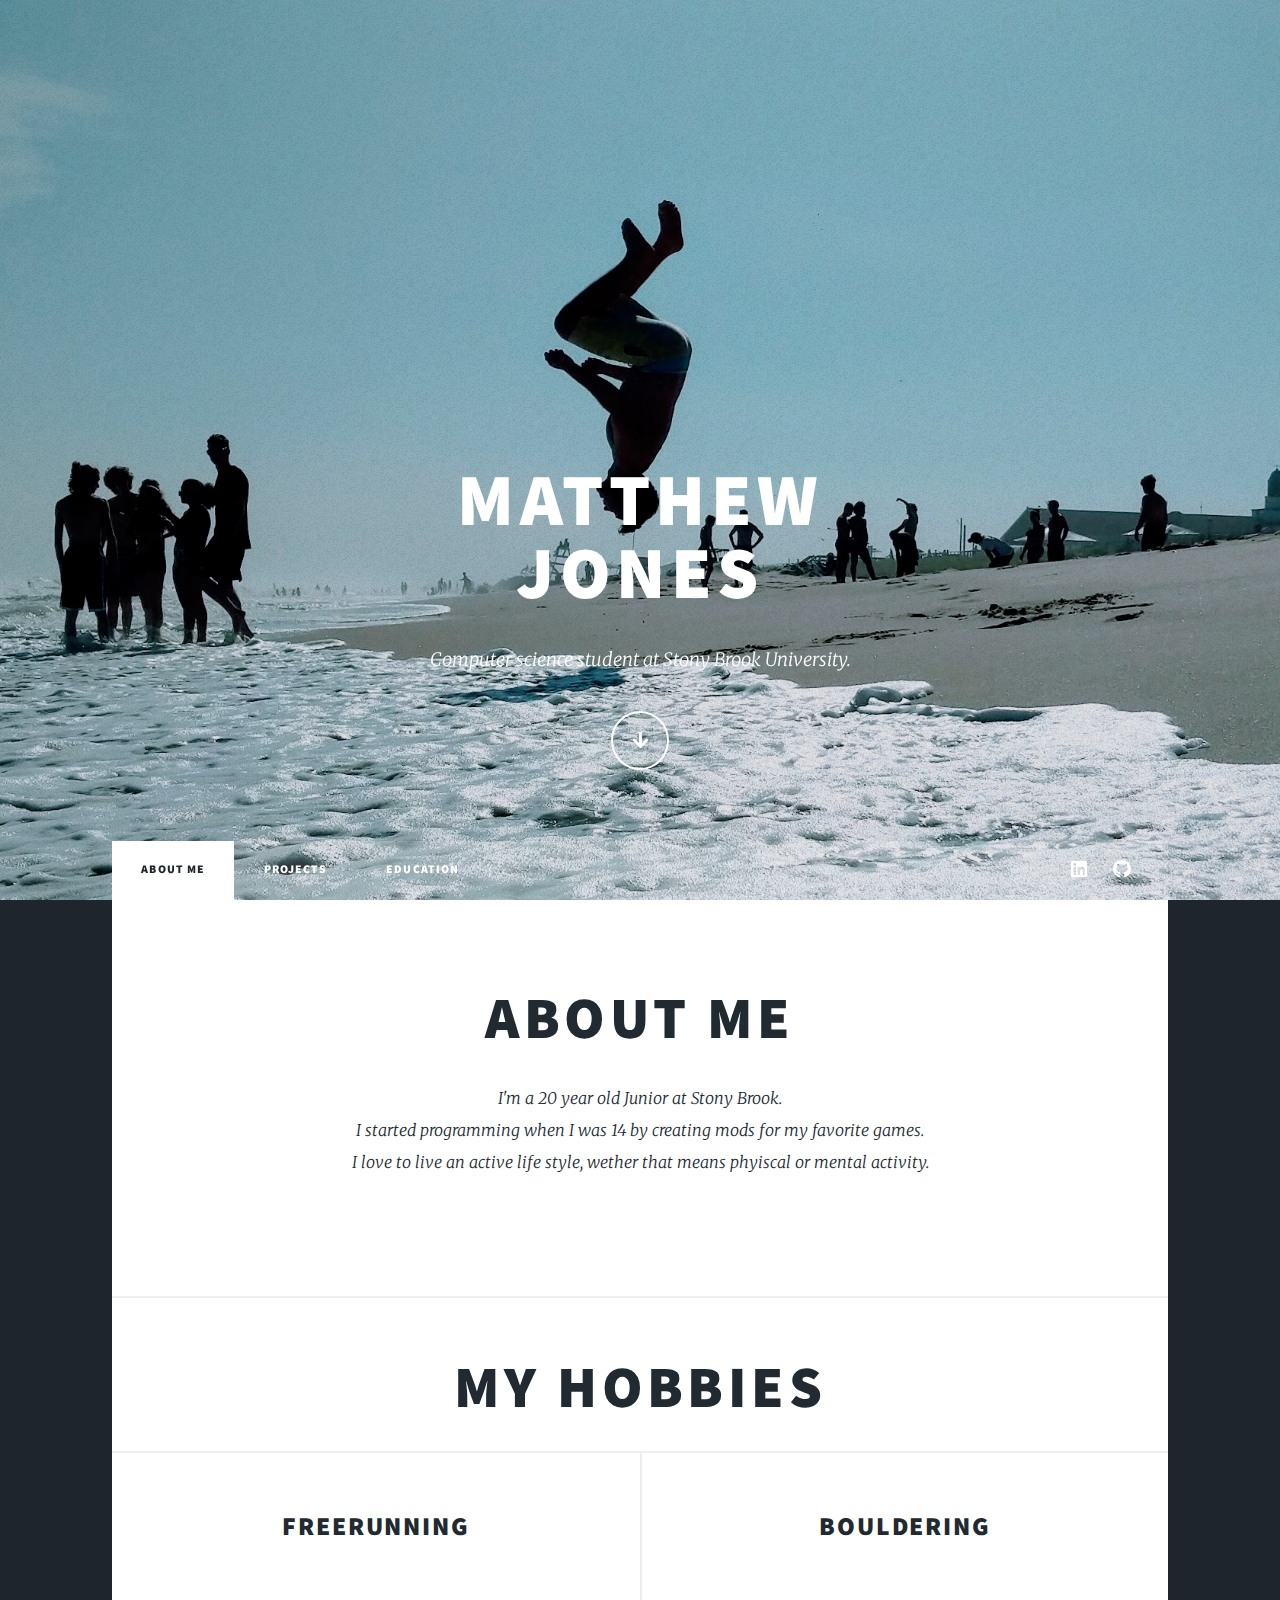
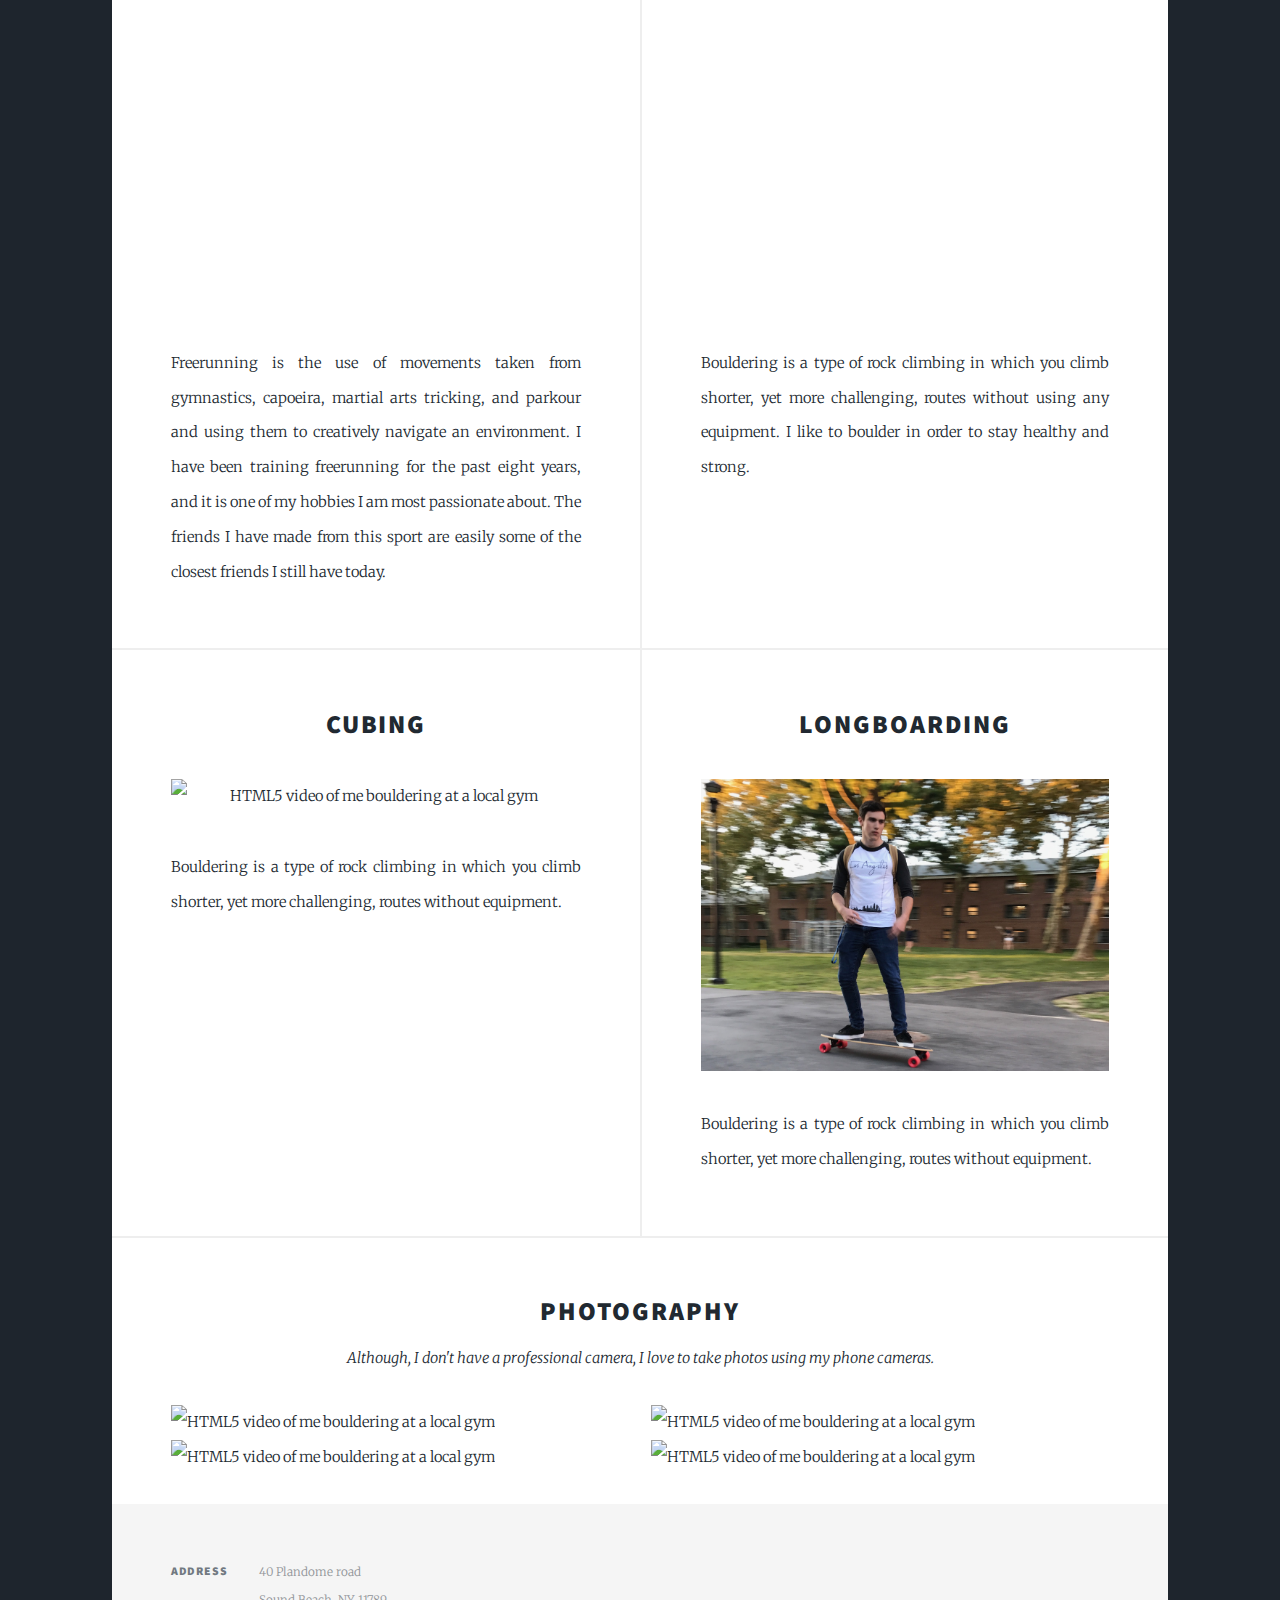
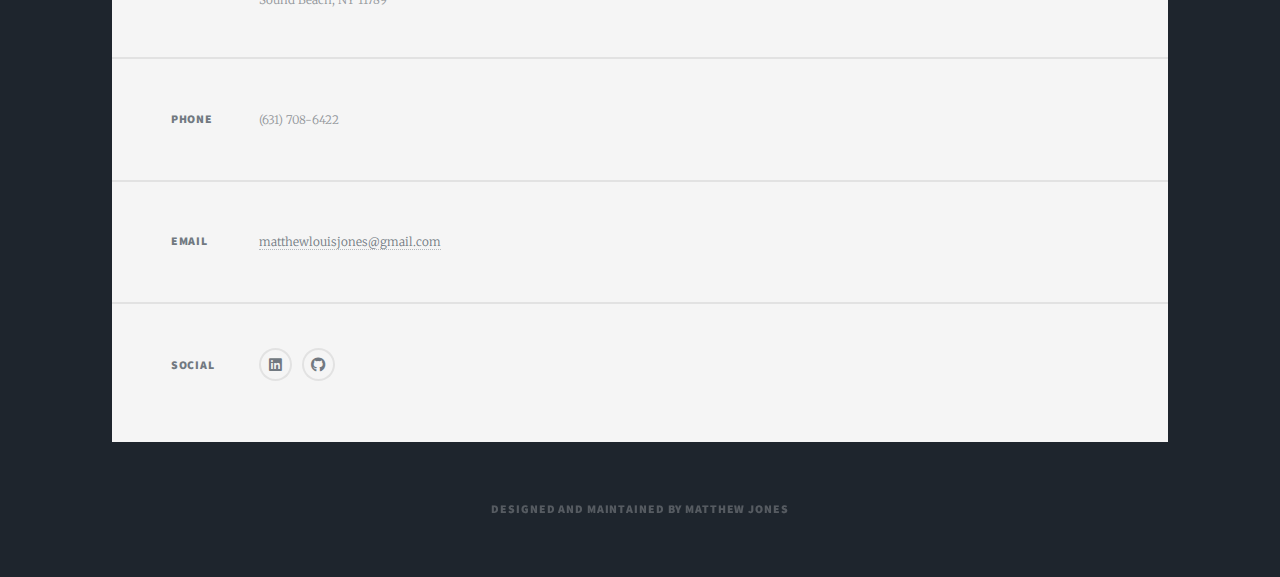
==== index.html @ 2334895f "first commit" ====
<!DOCTYPE HTML>
<!--
	Massively by HTML5 UP
	html5up.net | @ajlkn
	Free for personal and commercial use under the CCA 3.0 license (html5up.net/license)
-->
<html>
	<head>
		<title>Matthew Jones</title>
		<meta charset="utf-8" />
		<meta name="viewport" content="width=device-width, initial-scale=1, user-scalable=no" />
		<link rel="stylesheet" href="assets/css/main.css" />
		<noscript><link rel="stylesheet" href="assets/css/noscript.css" /></noscript>
	</head>
	<body class="is-preload">

		<!-- Wrapper -->
			<div id="wrapper" class="fade-in">

				<!-- Intro -->
					<div id="intro">
						<h1>Matthew<br />
						Jones</h1>
						<p>Computer science student at Stony Brook University.</p>
						<ul class="actions">
							<li><a href="#header" class="button icon solid solo fa-arrow-down scrolly">Continue</a></li>
						</ul>
					</div>

				<!-- Header -->
					<header id="header">
						<a href="index.html" class="logo">Go Home</a>
					</header>

				<!-- Nav -->
					<nav id="nav">
						<ul class="links">
							<li class="active"><a href="index.html#header">About Me</a></li>
							<li><a href="generic.html#header">Projects</a></li>
							<li><a href="elements.html#header">Education</a></li>
						</ul>
						<ul class="icons">
							<li><a href="https://www.linkedin.com/in/matthew-jones-a12b05169/" class="icon brands fa-linkedin"><span class="label">LinkedIn</span></a></li>
							<li><a href="https://www.github.com/frendmatt" class="icon brands fa-github"><span class="label">GitHub</span></a></li>
						</ul>
					</nav>

				<!-- Main -->
					<div id="main">

						<!-- Featured Post -->
							<article class="post featured">
								<header class="major">
									<h1>About Me</h1>
									<p>I'm a 20 year old Junior at Stony Brook. <br \>
									I started programming when I was 14 by creating mods for my favorite games. <br \>
									I love to live an active life style, wether that means phyiscal or mental activity.</p>
								</header>
								<!--<a href="#" class="image main"><img src="images/pic0.jpg" alt="" /></a>-->
							</article>

						<!-- Posts -->
						<h1 style="text-align: center;">My Hobbies</h1>
							<section class="posts">
								<article>
									<header>
										<h2>Freerunning</h2>
									</header>
									<div class="image fit"><iframe width="100%" height="315" src="https://www.youtube.com/embed/kKDeislf_dA" frameborder="0" allow="accelerometer; autoplay; encrypted-media; gyroscope; picture-in-picture" allowfullscreen></iframe></div>
									<p>Freerunning is the use of movements taken from gymnastics, capoeira, martial arts tricking, and parkour and using them to creatively navigate an environment. I have been training freerunning for the past eight years, and it is one of my hobbies I am most passionate about. The friends I have made from this sport are easily some of the closest friends I still have today.</p>
								</article>
								<article>
									<header>
										<h2>Bouldering</h2>
									</header>
									<div class="image fit"><iframe width="100%" height="315" src="https://www.youtube.com/embed/UkHl46-Q5Ig" frameborder="0" allow="accelerometer; autoplay; encrypted-media; gyroscope; picture-in-picture" allowfullscreen></iframe></div>
									<p>Bouldering is a type of rock climbing in which you climb shorter, yet more challenging, routes without using any equipment. I like to boulder in order to stay healthy and strong.</p>
								</article>
								<article>
									<header>
										<h2>Cubing</h2>
									</header>
									<div class="image fit"><image src="images/pic04.png" width="90%" height="90%" controls alt="HTML5 video of me bouldering at a local gym" /></div>
									<p>Bouldering is a type of rock climbing in which you climb shorter, yet more challenging, routes without equipment.</p>
								</article>
								<article>
									<header>
										<h2>Longboarding</h2>
									</header>
									<div class="image fit"><img src="images/pic01.JPG" alt="HTML5 video of me bouldering at a local gym" /></div>
									<p>Bouldering is a type of rock climbing in which you climb shorter, yet more challenging, routes without equipment.</p>
								</article>
							</section>
							<article>
								<header style="text-align: center;">
									<h2>Photography</h2>
									<p style="text-align: center;">Although, I don't have a professional camera, I love to take photos using my phone cameras.</p>
								</header>
								<div class="row">
									<div class="column">
										<img src="images/photo03.JPG" style="width: 100%" alt="HTML5 video of me bouldering at a local gym"/>
									</div>
									<div class="column">
										<img src="images/photo02.JPG" style="width: 100%" alt="HTML5 video of me bouldering at a local gym"/>
									</div>
								</div>
								<div class="row">
									<div class="column">
										<img src="images/photo01.JPG" style="width: 100%" alt="HTML5 video of me bouldering at a local gym"/>
									</div>
									<div class="column">
										<img src="images/photo04.JPG" style="width: 100%" alt="HTML5 video of me bouldering at a local gym"/>
									</div>
								</div>
							</article>	

					</div>

				<!-- Footer -->
					<footer id="footer">
						<section class="split contact">
							<section class="alt">
								<h3>Address</h3>
								<p>40 Plandome road<br />
								Sound Beach, NY 11789</p>
							</section>
							<section>
								<h3>Phone</h3>
								<p>(631) 708-6422</p>
							</section>
							<section>
								<h3>Email</h3>
								<p><a href="mailto:matthewlouisjones@gmail.com">matthewlouisjones@gmail.com</a></p>
							</section>
							<section>
								<h3>Social</h3>
								<ul class="icons alt">
									<li><a href="https://www.linkedin.com/in/matthew-jones-a12b05169/" class="icon brands alt fa-linkedin"><span class="label">Instagram</span></a></li>
									<li><a href="https://www.github.com/frendmatt" class="icon brands alt fa-github"><span class="label">GitHub</span></a></li>
								</ul>
							</section>
						</section>
					</footer>

				<!-- Copyright -->
					<div id="copyright">
						<ul>Designed and Maintained by Matthew Jones</ul>
					</div>

			</div>

		<!-- Scripts -->
			<script src="assets/js/jquery.min.js"></script>
			<script src="assets/js/jquery.scrollex.min.js"></script>
			<script src="assets/js/jquery.scrolly.min.js"></script>
			<script src="assets/js/browser.min.js"></script>
			<script src="assets/js/breakpoints.min.js"></script>
			<script src="assets/js/util.js"></script>
			<script src="assets/js/main.js"></script>

	</body>
</html>
---- assets/css/main.css ----
@import url(fontawesome-all.min.css);
@import url("https://fonts.googleapis.com/css?family=Merriweather:300,700,300italic,700italic|Source+Sans+Pro:900");

/*
	Massively by HTML5 UP
	html5up.net | @ajlkn
	Free for personal and commercial use under the CCA 3.0 license (html5up.net/license)
*/

html, body, div, span, applet, object,
iframe, h1, h2, h3, h4, h5, h6, p, blockquote,
pre, a, abbr, acronym, address, big, cite,
code, del, dfn, em, img, ins, kbd, q, s, samp,
small, strike, strong, sub, sup, tt, var, b,
u, i, center, dl, dt, dd, ol, ul, li, fieldset,
form, label, legend, table, caption, tbody,
tfoot, thead, tr, th, td, article, aside,
canvas, details, embed, figure, figcaption,
footer, header, hgroup, menu, nav, output, ruby,
section, summary, time, mark, audio, video {
	margin: 0;
	padding: 0;
	border: 0;
	font-size: 100%;
	font: inherit;
	vertical-align: baseline;}

article, aside, details, figcaption, figure,
footer, header, hgroup, menu, nav, section {
	display: block;}

body {
	line-height: 1;
}

.row {
	display: flex;
  }
  
.column {
	flex: 25%;
	padding: 5px;
}

ol, ul {
	list-style: none;
}

blockquote, q {
	quotes: none;
}

	blockquote:before, blockquote:after, q:before, q:after {
		content: '';
		content: none;
	}

table {
	border-collapse: collapse;
	border-spacing: 0;
}

body {
	-webkit-text-size-adjust: none;
}

mark {
	background-color: transparent;
	color: inherit;
}

input::-moz-focus-inner {
	border: 0;
	padding: 0;
}

input, select, textarea {
	-moz-appearance: none;
	-webkit-appearance: none;
	-ms-appearance: none;
	appearance: none;
}

/* Basic */

	@-ms-viewport {
		width: device-width;
	}

	body {
		-ms-overflow-style: scrollbar;
	}

	@media screen and (max-width: 480px) {

		html, body {
			min-width: 320px;
		}

	}

	html {
		box-sizing: border-box;
	}

	*, *:before, *:after {
		box-sizing: inherit;
	}

	body {
		background-color: #1e252d;
	}

		body.is-preload *, body.is-preload *:before, body.is-preload *:after {
			-moz-animation: none !important;
			-webkit-animation: none !important;
			-ms-animation: none !important;
			animation: none !important;
			-moz-transition: none !important;
			-webkit-transition: none !important;
			-ms-transition: none !important;
			transition: none !important;
		}

/* Type */

	html {
		font-size: 16pt;
	}

		@media screen and (max-width: 1680px) {

			html {
				font-size: 12pt;
			}

		}

		@media screen and (max-width: 1280px) {

			html {
				font-size: 11pt;
			}

		}

		@media screen and (max-width: 360px) {

			html {
				font-size: 10pt;
			}

		}

	body {
		color: #212931;
	}

	body, input, select, textarea {
		font-family: "Merriweather", Georgia, serif;
		font-weight: 300;
		font-size: 1rem;
		line-height: 2.375;
	}

	a {
		-moz-transition: color 0.2s ease-in-out, background-color 0.2s ease-in-out, border-color 0.2s ease-in-out, box-shadow 0.2s ease-in-out;
		-webkit-transition: color 0.2s ease-in-out, background-color 0.2s ease-in-out, border-color 0.2s ease-in-out, box-shadow 0.2s ease-in-out;
		-ms-transition: color 0.2s ease-in-out, background-color 0.2s ease-in-out, border-color 0.2s ease-in-out, box-shadow 0.2s ease-in-out;
		transition: color 0.2s ease-in-out, background-color 0.2s ease-in-out, border-color 0.2s ease-in-out, box-shadow 0.2s ease-in-out;
		border-bottom: dotted 1px;
		text-decoration: none;
	}

		a:hover {
			border-bottom-color: transparent;
		}

	strong, b {
		font-weight: 600;
	}

	em, i {
		font-style: italic;
	}

	p {
		text-align: justify;
		margin: 0 0 2rem 0;
	}

	h1, h2, h3, h4, h5, h6 {
		font-family: "Source Sans Pro", Helvetica, sans-serif;
		font-weight: 900;
		line-height: 1.5;
		letter-spacing: 0.075em;
		text-transform: uppercase;
		margin: 0 0 1rem 0;
	}

		h1 a, h2 a, h3 a, h4 a, h5 a, h6 a {
			border-bottom: 0;
			color: inherit;
			text-decoration: none;
		}

	h1 {
		font-size: 4rem;
		line-height: 1.1;
		margin: 0 0 2rem 0;
	}

	h2 {
		font-size: 1.75rem;
		line-height: 1.3;
		margin: 0 0 1.5rem 0;
	}

	h3 {
		font-size: 1.25rem;
		margin: 0 0 1.5rem 0;
	}

	h4 {
		font-size: 1rem;
	}

	h5 {
		font-size: 0.9rem;
	}

	h6 {
		font-size: 0.8rem;
	}

	sub {
		font-size: 0.8rem;
		position: relative;
		top: 0.5rem;
	}

	sup {
		font-size: 0.8rem;
		position: relative;
		top: -0.5rem;
	}

	blockquote {
		border-left: solid 4px;
		font-style: italic;
		margin: 0 0 2rem 0;
		padding: 0.5rem 0 0.5rem 2rem;
	}

	code {
		border: solid 2px;
		font-family: "Courier New", monospace;
		font-size: 0.9rem;
		margin: 0 0.25rem;
		padding: 0.25rem 0.65rem;
	}

	pre {
		-webkit-overflow-scrolling: touch;
		font-family: "Courier New", monospace;
		font-size: 0.9rem;
		margin: 0 0 2rem 0;
	}

		pre code {
			display: block;
			line-height: 1.75;
			padding: 1rem 1.5rem;
			overflow-x: auto;
		}

	hr {
		border: 0;
		border-bottom: solid 2px;
		margin: 3rem 0;
	}

		hr.major {
			margin: 5rem 0;
		}

	.align-left {
		text-align: left;
	}

	.align-center {
		text-align: center;
	}

	.align-right {
		text-align: right;
	}

	input, select, textarea {
		color: #212931;
	}

	a {
		color: #212931;
		border-bottom-color: rgba(33, 41, 49, 0.5);
	}

		a:hover {
			border-bottom-color: transparent;
			color: #18bfef !important;
		}

	strong, b {
		color: #212931;
	}

	h1, h2, h3, h4, h5, h6 {
		color: #212931;
	}

	blockquote {
		border-left-color: #eeeeee;
	}

	code {
		background: rgba(220, 220, 220, 0.25);
		border-color: #eeeeee;
	}

	hr {
		border-bottom-color: #eeeeee;
	}

/* Row */

	.row {
		display: flex;
		flex-wrap: wrap;
		box-sizing: border-box;
		align-items: stretch;
	}

		.row > * {
			box-sizing: border-box;
		}

		.row.gtr-uniform > * > :last-child {
			margin-bottom: 0;
		}

		.row.aln-left {
			justify-content: flex-start;
		}

		.row.aln-center {
			justify-content: center;
		}

		.row.aln-right {
			justify-content: flex-end;
		}

		.row.aln-top {
			align-items: flex-start;
		}

		.row.aln-middle {
			align-items: center;
		}

		.row.aln-bottom {
			align-items: flex-end;
		}

		.row > .imp {
			order: -1;
		}

		.row > .col-1 {
			width: 8.33333%;
		}

		.row > .off-1 {
			margin-left: 8.33333%;
		}

		.row > .col-2 {
			width: 16.66667%;
		}

		.row > .off-2 {
			margin-left: 16.66667%;
		}

		.row > .col-3 {
			width: 25%;
		}

		.row > .off-3 {
			margin-left: 25%;
		}

		.row > .col-4 {
			width: 33.33333%;
		}

		.row > .off-4 {
			margin-left: 33.33333%;
		}

		.row > .col-5 {
			width: 41.66667%;
		}

		.row > .off-5 {
			margin-left: 41.66667%;
		}

		.row > .col-6 {
			width: 50%;
		}

		.row > .off-6 {
			margin-left: 50%;
		}

		.row > .col-7 {
			width: 58.33333%;
		}

		.row > .off-7 {
			margin-left: 58.33333%;
		}

		.row > .col-8 {
			width: 66.66667%;
		}

		.row > .off-8 {
			margin-left: 66.66667%;
		}

		.row > .col-9 {
			width: 75%;
		}

		.row > .off-9 {
			margin-left: 75%;
		}

		.row > .col-10 {
			width: 83.33333%;
		}

		.row > .off-10 {
			margin-left: 83.33333%;
		}

		.row > .col-11 {
			width: 91.66667%;
		}

		.row > .off-11 {
			margin-left: 91.66667%;
		}

		.row > .col-12 {
			width: 100%;
		}

		.row > .off-12 {
			margin-left: 100%;
		}

		.row.gtr-0 {
			margin-top: 0;
			margin-left: 0rem;
		}

			.row.gtr-0 > * {
				padding: 0 0 0 0rem;
			}

			.row.gtr-0.gtr-uniform {
				margin-top: 0rem;
			}

				.row.gtr-0.gtr-uniform > * {
					padding-top: 0rem;
				}

		.row.gtr-25 {
			margin-top: 0;
			margin-left: -0.375rem;
		}

			.row.gtr-25 > * {
				padding: 0 0 0 0.375rem;
			}

			.row.gtr-25.gtr-uniform {
				margin-top: -0.375rem;
			}

				.row.gtr-25.gtr-uniform > * {
					padding-top: 0.375rem;
				}

		.row.gtr-50 {
			margin-top: 0;
			margin-left: -0.75rem;
		}

			.row.gtr-50 > * {
				padding: 0 0 0 0.75rem;
			}

			.row.gtr-50.gtr-uniform {
				margin-top: -0.75rem;
			}

				.row.gtr-50.gtr-uniform > * {
					padding-top: 0.75rem;
				}

		.row {
			margin-top: 0;
			margin-left: -1.5rem;
		}

			.row > * {
				padding: 0 0 0 1.5rem;
			}

			.row.gtr-uniform {
				margin-top: -1.5rem;
			}

				.row.gtr-uniform > * {
					padding-top: 1.5rem;
				}

		.row.gtr-150 {
			margin-top: 0;
			margin-left: -2.25rem;
		}

			.row.gtr-150 > * {
				padding: 0 0 0 2.25rem;
			}

			.row.gtr-150.gtr-uniform {
				margin-top: -2.25rem;
			}

				.row.gtr-150.gtr-uniform > * {
					padding-top: 2.25rem;
				}

		.row.gtr-200 {
			margin-top: 0;
			margin-left: -3rem;
		}

			.row.gtr-200 > * {
				padding: 0 0 0 3rem;
			}

			.row.gtr-200.gtr-uniform {
				margin-top: -3rem;
			}

				.row.gtr-200.gtr-uniform > * {
					padding-top: 3rem;
				}

		@media screen and (max-width: 1680px) {

			.row {
				display: flex;
				flex-wrap: wrap;
				box-sizing: border-box;
				align-items: stretch;
			}

				.row > * {
					box-sizing: border-box;
				}

				.row.gtr-uniform > * > :last-child {
					margin-bottom: 0;
				}

				.row.aln-left {
					justify-content: flex-start;
				}

				.row.aln-center {
					justify-content: center;
				}

				.row.aln-right {
					justify-content: flex-end;
				}

				.row.aln-top {
					align-items: flex-start;
				}

				.row.aln-middle {
					align-items: center;
				}

				.row.aln-bottom {
					align-items: flex-end;
				}

				.row > .imp-xlarge {
					order: -1;
				}

				.row > .col-1-xlarge {
					width: 8.33333%;
				}

				.row > .off-1-xlarge {
					margin-left: 8.33333%;
				}

				.row > .col-2-xlarge {
					width: 16.66667%;
				}

				.row > .off-2-xlarge {
					margin-left: 16.66667%;
				}

				.row > .col-3-xlarge {
					width: 25%;
				}

				.row > .off-3-xlarge {
					margin-left: 25%;
				}

				.row > .col-4-xlarge {
					width: 33.33333%;
				}

				.row > .off-4-xlarge {
					margin-left: 33.33333%;
				}

				.row > .col-5-xlarge {
					width: 41.66667%;
				}

				.row > .off-5-xlarge {
					margin-left: 41.66667%;
				}

				.row > .col-6-xlarge {
					width: 50%;
				}

				.row > .off-6-xlarge {
					margin-left: 50%;
				}

				.row > .col-7-xlarge {
					width: 58.33333%;
				}

				.row > .off-7-xlarge {
					margin-left: 58.33333%;
				}

				.row > .col-8-xlarge {
					width: 66.66667%;
				}

				.row > .off-8-xlarge {
					margin-left: 66.66667%;
				}

				.row > .col-9-xlarge {
					width: 75%;
				}

				.row > .off-9-xlarge {
					margin-left: 75%;
				}

				.row > .col-10-xlarge {
					width: 83.33333%;
				}

				.row > .off-10-xlarge {
					margin-left: 83.33333%;
				}

				.row > .col-11-xlarge {
					width: 91.66667%;
				}

				.row > .off-11-xlarge {
					margin-left: 91.66667%;
				}

				.row > .col-12-xlarge {
					width: 100%;
				}

				.row > .off-12-xlarge {
					margin-left: 100%;
				}

				.row.gtr-0 {
					margin-top: 0;
					margin-left: 0rem;
				}

					.row.gtr-0 > * {
						padding: 0 0 0 0rem;
					}

					.row.gtr-0.gtr-uniform {
						margin-top: 0rem;
					}

						.row.gtr-0.gtr-uniform > * {
							padding-top: 0rem;
						}

				.row.gtr-25 {
					margin-top: 0;
					margin-left: -0.375rem;
				}

					.row.gtr-25 > * {
						padding: 0 0 0 0.375rem;
					}

					.row.gtr-25.gtr-uniform {
						margin-top: -0.375rem;
					}

						.row.gtr-25.gtr-uniform > * {
							padding-top: 0.375rem;
						}

				.row.gtr-50 {
					margin-top: 0;
					margin-left: -0.75rem;
				}

					.row.gtr-50 > * {
						padding: 0 0 0 0.75rem;
					}

					.row.gtr-50.gtr-uniform {
						margin-top: -0.75rem;
					}

						.row.gtr-50.gtr-uniform > * {
							padding-top: 0.75rem;
						}

				.row {
					margin-top: 0;
					margin-left: -1.5rem;
				}

					.row > * {
						padding: 0 0 0 1.5rem;
					}

					.row.gtr-uniform {
						margin-top: -1.5rem;
					}

						.row.gtr-uniform > * {
							padding-top: 1.5rem;
						}

				.row.gtr-150 {
					margin-top: 0;
					margin-left: -2.25rem;
				}

					.row.gtr-150 > * {
						padding: 0 0 0 2.25rem;
					}

					.row.gtr-150.gtr-uniform {
						margin-top: -2.25rem;
					}

						.row.gtr-150.gtr-uniform > * {
							padding-top: 2.25rem;
						}

				.row.gtr-200 {
					margin-top: 0;
					margin-left: -3rem;
				}

					.row.gtr-200 > * {
						padding: 0 0 0 3rem;
					}

					.row.gtr-200.gtr-uniform {
						margin-top: -3rem;
					}

						.row.gtr-200.gtr-uniform > * {
							padding-top: 3rem;
						}

		}

		@media screen and (max-width: 1280px) {

			.row {
				display: flex;
				flex-wrap: wrap;
				box-sizing: border-box;
				align-items: stretch;
			}

				.row > * {
					box-sizing: border-box;
				}

				.row.gtr-uniform > * > :last-child {
					margin-bottom: 0;
				}

				.row.aln-left {
					justify-content: flex-start;
				}

				.row.aln-center {
					justify-content: center;
				}

				.row.aln-right {
					justify-content: flex-end;
				}

				.row.aln-top {
					align-items: flex-start;
				}

				.row.aln-middle {
					align-items: center;
				}

				.row.aln-bottom {
					align-items: flex-end;
				}

				.row > .imp-large {
					order: -1;
				}

				.row > .col-1-large {
					width: 8.33333%;
				}

				.row > .off-1-large {
					margin-left: 8.33333%;
				}

				.row > .col-2-large {
					width: 16.66667%;
				}

				.row > .off-2-large {
					margin-left: 16.66667%;
				}

				.row > .col-3-large {
					width: 25%;
				}

				.row > .off-3-large {
					margin-left: 25%;
				}

				.row > .col-4-large {
					width: 33.33333%;
				}

				.row > .off-4-large {
					margin-left: 33.33333%;
				}

				.row > .col-5-large {
					width: 41.66667%;
				}

				.row > .off-5-large {
					margin-left: 41.66667%;
				}

				.row > .col-6-large {
					width: 50%;
				}

				.row > .off-6-large {
					margin-left: 50%;
				}

				.row > .col-7-large {
					width: 58.33333%;
				}

				.row > .off-7-large {
					margin-left: 58.33333%;
				}

				.row > .col-8-large {
					width: 66.66667%;
				}

				.row > .off-8-large {
					margin-left: 66.66667%;
				}

				.row > .col-9-large {
					width: 75%;
				}

				.row > .off-9-large {
					margin-left: 75%;
				}

				.row > .col-10-large {
					width: 83.33333%;
				}

				.row > .off-10-large {
					margin-left: 83.33333%;
				}

				.row > .col-11-large {
					width: 91.66667%;
				}

				.row > .off-11-large {
					margin-left: 91.66667%;
				}

				.row > .col-12-large {
					width: 100%;
				}

				.row > .off-12-large {
					margin-left: 100%;
				}

				.row.gtr-0 {
					margin-top: 0;
					margin-left: 0rem;
				}

					.row.gtr-0 > * {
						padding: 0 0 0 0rem;
					}

					.row.gtr-0.gtr-uniform {
						margin-top: 0rem;
					}

						.row.gtr-0.gtr-uniform > * {
							padding-top: 0rem;
						}

				.row.gtr-25 {
					margin-top: 0;
					margin-left: -0.375rem;
				}

					.row.gtr-25 > * {
						padding: 0 0 0 0.375rem;
					}

					.row.gtr-25.gtr-uniform {
						margin-top: -0.375rem;
					}

						.row.gtr-25.gtr-uniform > * {
							padding-top: 0.375rem;
						}

				.row.gtr-50 {
					margin-top: 0;
					margin-left: -0.75rem;
				}

					.row.gtr-50 > * {
						padding: 0 0 0 0.75rem;
					}

					.row.gtr-50.gtr-uniform {
						margin-top: -0.75rem;
					}

						.row.gtr-50.gtr-uniform > * {
							padding-top: 0.75rem;
						}

				.row {
					margin-top: 0;
					margin-left: -1.5rem;
				}

					.row > * {
						padding: 0 0 0 1.5rem;
					}

					.row.gtr-uniform {
						margin-top: -1.5rem;
					}

						.row.gtr-uniform > * {
							padding-top: 1.5rem;
						}

				.row.gtr-150 {
					margin-top: 0;
					margin-left: -2.25rem;
				}

					.row.gtr-150 > * {
						padding: 0 0 0 2.25rem;
					}

					.row.gtr-150.gtr-uniform {
						margin-top: -2.25rem;
					}

						.row.gtr-150.gtr-uniform > * {
							padding-top: 2.25rem;
						}

				.row.gtr-200 {
					margin-top: 0;
					margin-left: -3rem;
				}

					.row.gtr-200 > * {
						padding: 0 0 0 3rem;
					}

					.row.gtr-200.gtr-uniform {
						margin-top: -3rem;
					}

						.row.gtr-200.gtr-uniform > * {
							padding-top: 3rem;
						}

		}

		@media screen and (max-width: 980px) {

			.row {
				display: flex;
				flex-wrap: wrap;
				box-sizing: border-box;
				align-items: stretch;
			}

				.row > * {
					box-sizing: border-box;
				}

				.row.gtr-uniform > * > :last-child {
					margin-bottom: 0;
				}

				.row.aln-left {
					justify-content: flex-start;
				}

				.row.aln-center {
					justify-content: center;
				}

				.row.aln-right {
					justify-content: flex-end;
				}

				.row.aln-top {
					align-items: flex-start;
				}

				.row.aln-middle {
					align-items: center;
				}

				.row.aln-bottom {
					align-items: flex-end;
				}

				.row > .imp-medium {
					order: -1;
				}

				.row > .col-1-medium {
					width: 8.33333%;
				}

				.row > .off-1-medium {
					margin-left: 8.33333%;
				}

				.row > .col-2-medium {
					width: 16.66667%;
				}

				.row > .off-2-medium {
					margin-left: 16.66667%;
				}

				.row > .col-3-medium {
					width: 25%;
				}

				.row > .off-3-medium {
					margin-left: 25%;
				}

				.row > .col-4-medium {
					width: 33.33333%;
				}

				.row > .off-4-medium {
					margin-left: 33.33333%;
				}

				.row > .col-5-medium {
					width: 41.66667%;
				}

				.row > .off-5-medium {
					margin-left: 41.66667%;
				}

				.row > .col-6-medium {
					width: 50%;
				}

				.row > .off-6-medium {
					margin-left: 50%;
				}

				.row > .col-7-medium {
					width: 58.33333%;
				}

				.row > .off-7-medium {
					margin-left: 58.33333%;
				}

				.row > .col-8-medium {
					width: 66.66667%;
				}

				.row > .off-8-medium {
					margin-left: 66.66667%;
				}

				.row > .col-9-medium {
					width: 75%;
				}

				.row > .off-9-medium {
					margin-left: 75%;
				}

				.row > .col-10-medium {
					width: 83.33333%;
				}

				.row > .off-10-medium {
					margin-left: 83.33333%;
				}

				.row > .col-11-medium {
					width: 91.66667%;
				}

				.row > .off-11-medium {
					margin-left: 91.66667%;
				}

				.row > .col-12-medium {
					width: 100%;
				}

				.row > .off-12-medium {
					margin-left: 100%;
				}

				.row.gtr-0 {
					margin-top: 0;
					margin-left: 0rem;
				}

					.row.gtr-0 > * {
						padding: 0 0 0 0rem;
					}

					.row.gtr-0.gtr-uniform {
						margin-top: 0rem;
					}

						.row.gtr-0.gtr-uniform > * {
							padding-top: 0rem;
						}

				.row.gtr-25 {
					margin-top: 0;
					margin-left: -0.375rem;
				}

					.row.gtr-25 > * {
						padding: 0 0 0 0.375rem;
					}

					.row.gtr-25.gtr-uniform {
						margin-top: -0.375rem;
					}

						.row.gtr-25.gtr-uniform > * {
							padding-top: 0.375rem;
						}

				.row.gtr-50 {
					margin-top: 0;
					margin-left: -0.75rem;
				}

					.row.gtr-50 > * {
						padding: 0 0 0 0.75rem;
					}

					.row.gtr-50.gtr-uniform {
						margin-top: -0.75rem;
					}

						.row.gtr-50.gtr-uniform > * {
							padding-top: 0.75rem;
						}

				.row {
					margin-top: 0;
					margin-left: -1.5rem;
				}

					.row > * {
						padding: 0 0 0 1.5rem;
					}

					.row.gtr-uniform {
						margin-top: -1.5rem;
					}

						.row.gtr-uniform > * {
							padding-top: 1.5rem;
						}

				.row.gtr-150 {
					margin-top: 0;
					margin-left: -2.25rem;
				}

					.row.gtr-150 > * {
						padding: 0 0 0 2.25rem;
					}

					.row.gtr-150.gtr-uniform {
						margin-top: -2.25rem;
					}

						.row.gtr-150.gtr-uniform > * {
							padding-top: 2.25rem;
						}

				.row.gtr-200 {
					margin-top: 0;
					margin-left: -3rem;
				}

					.row.gtr-200 > * {
						padding: 0 0 0 3rem;
					}

					.row.gtr-200.gtr-uniform {
						margin-top: -3rem;
					}

						.row.gtr-200.gtr-uniform > * {
							padding-top: 3rem;
						}

		}

		@media screen and (max-width: 736px) {

			.row {
				display: flex;
				flex-wrap: wrap;
				box-sizing: border-box;
				align-items: stretch;
			}

				.row > * {
					box-sizing: border-box;
				}

				.row.gtr-uniform > * > :last-child {
					margin-bottom: 0;
				}

				.row.aln-left {
					justify-content: flex-start;
				}

				.row.aln-center {
					justify-content: center;
				}

				.row.aln-right {
					justify-content: flex-end;
				}

				.row.aln-top {
					align-items: flex-start;
				}

				.row.aln-middle {
					align-items: center;
				}

				.row.aln-bottom {
					align-items: flex-end;
				}

				.row > .imp-small {
					order: -1;
				}

				.row > .col-1-small {
					width: 8.33333%;
				}

				.row > .off-1-small {
					margin-left: 8.33333%;
				}

				.row > .col-2-small {
					width: 16.66667%;
				}

				.row > .off-2-small {
					margin-left: 16.66667%;
				}

				.row > .col-3-small {
					width: 25%;
				}

				.row > .off-3-small {
					margin-left: 25%;
				}

				.row > .col-4-small {
					width: 33.33333%;
				}

				.row > .off-4-small {
					margin-left: 33.33333%;
				}

				.row > .col-5-small {
					width: 41.66667%;
				}

				.row > .off-5-small {
					margin-left: 41.66667%;
				}

				.row > .col-6-small {
					width: 50%;
				}

				.row > .off-6-small {
					margin-left: 50%;
				}

				.row > .col-7-small {
					width: 58.33333%;
				}

				.row > .off-7-small {
					margin-left: 58.33333%;
				}

				.row > .col-8-small {
					width: 66.66667%;
				}

				.row > .off-8-small {
					margin-left: 66.66667%;
				}

				.row > .col-9-small {
					width: 75%;
				}

				.row > .off-9-small {
					margin-left: 75%;
				}

				.row > .col-10-small {
					width: 83.33333%;
				}

				.row > .off-10-small {
					margin-left: 83.33333%;
				}

				.row > .col-11-small {
					width: 91.66667%;
				}

				.row > .off-11-small {
					margin-left: 91.66667%;
				}

				.row > .col-12-small {
					width: 100%;
				}

				.row > .off-12-small {
					margin-left: 100%;
				}

				.row.gtr-0 {
					margin-top: 0;
					margin-left: 0rem;
				}

					.row.gtr-0 > * {
						padding: 0 0 0 0rem;
					}

					.row.gtr-0.gtr-uniform {
						margin-top: 0rem;
					}

						.row.gtr-0.gtr-uniform > * {
							padding-top: 0rem;
						}

				.row.gtr-25 {
					margin-top: 0;
					margin-left: -0.375rem;
				}

					.row.gtr-25 > * {
						padding: 0 0 0 0.375rem;
					}

					.row.gtr-25.gtr-uniform {
						margin-top: -0.375rem;
					}

						.row.gtr-25.gtr-uniform > * {
							padding-top: 0.375rem;
						}

				.row.gtr-50 {
					margin-top: 0;
					margin-left: -0.75rem;
				}

					.row.gtr-50 > * {
						padding: 0 0 0 0.75rem;
					}

					.row.gtr-50.gtr-uniform {
						margin-top: -0.75rem;
					}

						.row.gtr-50.gtr-uniform > * {
							padding-top: 0.75rem;
						}

				.row {
					margin-top: 0;
					margin-left: -1.5rem;
				}

					.row > * {
						padding: 0 0 0 1.5rem;
					}

					.row.gtr-uniform {
						margin-top: -1.5rem;
					}

						.row.gtr-uniform > * {
							padding-top: 1.5rem;
						}

				.row.gtr-150 {
					margin-top: 0;
					margin-left: -2.25rem;
				}

					.row.gtr-150 > * {
						padding: 0 0 0 2.25rem;
					}

					.row.gtr-150.gtr-uniform {
						margin-top: -2.25rem;
					}

						.row.gtr-150.gtr-uniform > * {
							padding-top: 2.25rem;
						}

				.row.gtr-200 {
					margin-top: 0;
					margin-left: -3rem;
				}

					.row.gtr-200 > * {
						padding: 0 0 0 3rem;
					}

					.row.gtr-200.gtr-uniform {
						margin-top: -3rem;
					}

						.row.gtr-200.gtr-uniform > * {
							padding-top: 3rem;
						}

		}

		@media screen and (max-width: 480px) {

			.row {
				display: flex;
				flex-wrap: wrap;
				box-sizing: border-box;
				align-items: stretch;
			}

				.row > * {
					box-sizing: border-box;
				}

				.row.gtr-uniform > * > :last-child {
					margin-bottom: 0;
				}

				.row.aln-left {
					justify-content: flex-start;
				}

				.row.aln-center {
					justify-content: center;
				}

				.row.aln-right {
					justify-content: flex-end;
				}

				.row.aln-top {
					align-items: flex-start;
				}

				.row.aln-middle {
					align-items: center;
				}

				.row.aln-bottom {
					align-items: flex-end;
				}

				.row > .imp-xsmall {
					order: -1;
				}

				.row > .col-1-xsmall {
					width: 8.33333%;
				}

				.row > .off-1-xsmall {
					margin-left: 8.33333%;
				}

				.row > .col-2-xsmall {
					width: 16.66667%;
				}

				.row > .off-2-xsmall {
					margin-left: 16.66667%;
				}

				.row > .col-3-xsmall {
					width: 25%;
				}

				.row > .off-3-xsmall {
					margin-left: 25%;
				}

				.row > .col-4-xsmall {
					width: 33.33333%;
				}

				.row > .off-4-xsmall {
					margin-left: 33.33333%;
				}

				.row > .col-5-xsmall {
					width: 41.66667%;
				}

				.row > .off-5-xsmall {
					margin-left: 41.66667%;
				}

				.row > .col-6-xsmall {
					width: 50%;
				}

				.row > .off-6-xsmall {
					margin-left: 50%;
				}

				.row > .col-7-xsmall {
					width: 58.33333%;
				}

				.row > .off-7-xsmall {
					margin-left: 58.33333%;
				}

				.row > .col-8-xsmall {
					width: 66.66667%;
				}

				.row > .off-8-xsmall {
					margin-left: 66.66667%;
				}

				.row > .col-9-xsmall {
					width: 75%;
				}

				.row > .off-9-xsmall {
					margin-left: 75%;
				}

				.row > .col-10-xsmall {
					width: 83.33333%;
				}

				.row > .off-10-xsmall {
					margin-left: 83.33333%;
				}

				.row > .col-11-xsmall {
					width: 91.66667%;
				}

				.row > .off-11-xsmall {
					margin-left: 91.66667%;
				}

				.row > .col-12-xsmall {
					width: 100%;
				}

				.row > .off-12-xsmall {
					margin-left: 100%;
				}

				.row.gtr-0 {
					margin-top: 0;
					margin-left: 0rem;
				}

					.row.gtr-0 > * {
						padding: 0 0 0 0rem;
					}

					.row.gtr-0.gtr-uniform {
						margin-top: 0rem;
					}

						.row.gtr-0.gtr-uniform > * {
							padding-top: 0rem;
						}

				.row.gtr-25 {
					margin-top: 0;
					margin-left: -0.375rem;
				}

					.row.gtr-25 > * {
						padding: 0 0 0 0.375rem;
					}

					.row.gtr-25.gtr-uniform {
						margin-top: -0.375rem;
					}

						.row.gtr-25.gtr-uniform > * {
							padding-top: 0.375rem;
						}

				.row.gtr-50 {
					margin-top: 0;
					margin-left: -0.75rem;
				}

					.row.gtr-50 > * {
						padding: 0 0 0 0.75rem;
					}

					.row.gtr-50.gtr-uniform {
						margin-top: -0.75rem;
					}

						.row.gtr-50.gtr-uniform > * {
							padding-top: 0.75rem;
						}

				.row {
					margin-top: 0;
					margin-left: -1.5rem;
				}

					.row > * {
						padding: 0 0 0 1.5rem;
					}

					.row.gtr-uniform {
						margin-top: -1.5rem;
					}

						.row.gtr-uniform > * {
							padding-top: 1.5rem;
						}

				.row.gtr-150 {
					margin-top: 0;
					margin-left: -2.25rem;
				}

					.row.gtr-150 > * {
						padding: 0 0 0 2.25rem;
					}

					.row.gtr-150.gtr-uniform {
						margin-top: -2.25rem;
					}

						.row.gtr-150.gtr-uniform > * {
							padding-top: 2.25rem;
						}

				.row.gtr-200 {
					margin-top: 0;
					margin-left: -3rem;
				}

					.row.gtr-200 > * {
						padding: 0 0 0 3rem;
					}

					.row.gtr-200.gtr-uniform {
						margin-top: -3rem;
					}

						.row.gtr-200.gtr-uniform > * {
							padding-top: 3rem;
						}

		}

		@media screen and (max-width: 360px) {

			.row {
				display: flex;
				flex-wrap: wrap;
				box-sizing: border-box;
				align-items: stretch;
			}

				.row > * {
					box-sizing: border-box;
				}

				.row.gtr-uniform > * > :last-child {
					margin-bottom: 0;
				}

				.row.aln-left {
					justify-content: flex-start;
				}

				.row.aln-center {
					justify-content: center;
				}

				.row.aln-right {
					justify-content: flex-end;
				}

				.row.aln-top {
					align-items: flex-start;
				}

				.row.aln-middle {
					align-items: center;
				}

				.row.aln-bottom {
					align-items: flex-end;
				}

				.row > .imp-xxsmall {
					order: -1;
				}

				.row > .col-1-xxsmall {
					width: 8.33333%;
				}

				.row > .off-1-xxsmall {
					margin-left: 8.33333%;
				}

				.row > .col-2-xxsmall {
					width: 16.66667%;
				}

				.row > .off-2-xxsmall {
					margin-left: 16.66667%;
				}

				.row > .col-3-xxsmall {
					width: 25%;
				}

				.row > .off-3-xxsmall {
					margin-left: 25%;
				}

				.row > .col-4-xxsmall {
					width: 33.33333%;
				}

				.row > .off-4-xxsmall {
					margin-left: 33.33333%;
				}

				.row > .col-5-xxsmall {
					width: 41.66667%;
				}

				.row > .off-5-xxsmall {
					margin-left: 41.66667%;
				}

				.row > .col-6-xxsmall {
					width: 50%;
				}

				.row > .off-6-xxsmall {
					margin-left: 50%;
				}

				.row > .col-7-xxsmall {
					width: 58.33333%;
				}

				.row > .off-7-xxsmall {
					margin-left: 58.33333%;
				}

				.row > .col-8-xxsmall {
					width: 66.66667%;
				}

				.row > .off-8-xxsmall {
					margin-left: 66.66667%;
				}

				.row > .col-9-xxsmall {
					width: 75%;
				}

				.row > .off-9-xxsmall {
					margin-left: 75%;
				}

				.row > .col-10-xxsmall {
					width: 83.33333%;
				}

				.row > .off-10-xxsmall {
					margin-left: 83.33333%;
				}

				.row > .col-11-xxsmall {
					width: 91.66667%;
				}

				.row > .off-11-xxsmall {
					margin-left: 91.66667%;
				}

				.row > .col-12-xxsmall {
					width: 100%;
				}

				.row > .off-12-xxsmall {
					margin-left: 100%;
				}

				.row.gtr-0 {
					margin-top: 0;
					margin-left: 0rem;
				}

					.row.gtr-0 > * {
						padding: 0 0 0 0rem;
					}

					.row.gtr-0.gtr-uniform {
						margin-top: 0rem;
					}

						.row.gtr-0.gtr-uniform > * {
							padding-top: 0rem;
						}

				.row.gtr-25 {
					margin-top: 0;
					margin-left: -0.375rem;
				}

					.row.gtr-25 > * {
						padding: 0 0 0 0.375rem;
					}

					.row.gtr-25.gtr-uniform {
						margin-top: -0.375rem;
					}

						.row.gtr-25.gtr-uniform > * {
							padding-top: 0.375rem;
						}

				.row.gtr-50 {
					margin-top: 0;
					margin-left: -0.75rem;
				}

					.row.gtr-50 > * {
						padding: 0 0 0 0.75rem;
					}

					.row.gtr-50.gtr-uniform {
						margin-top: -0.75rem;
					}

						.row.gtr-50.gtr-uniform > * {
							padding-top: 0.75rem;
						}

				.row {
					margin-top: 0;
					margin-left: -1.5rem;
				}

					.row > * {
						padding: 0 0 0 1.5rem;
					}

					.row.gtr-uniform {
						margin-top: -1.5rem;
					}

						.row.gtr-uniform > * {
							padding-top: 1.5rem;
						}

				.row.gtr-150 {
					margin-top: 0;
					margin-left: -2.25rem;
				}

					.row.gtr-150 > * {
						padding: 0 0 0 2.25rem;
					}

					.row.gtr-150.gtr-uniform {
						margin-top: -2.25rem;
					}

						.row.gtr-150.gtr-uniform > * {
							padding-top: 2.25rem;
						}

				.row.gtr-200 {
					margin-top: 0;
					margin-left: -3rem;
				}

					.row.gtr-200 > * {
						padding: 0 0 0 3rem;
					}

					.row.gtr-200.gtr-uniform {
						margin-top: -3rem;
					}

						.row.gtr-200.gtr-uniform > * {
							padding-top: 3rem;
						}

		}

/* Box */

	.box {
		border: solid 2px;
		margin-bottom: 2rem;
		padding: 1.5rem;
	}

		.box > :last-child,
		.box > :last-child > :last-child,
		.box > :last-child > :last-child > :last-child {
			margin-bottom: 0;
		}

		.box.alt {
			border: 0;
			border-radius: 0;
			padding: 0;
		}

	.box {
		border-color: #eeeeee;
	}

/* Button */

	input[type="submit"],
	input[type="reset"],
	input[type="button"],
	button,
	.button {
		-moz-appearance: none;
		-webkit-appearance: none;
		-ms-appearance: none;
		appearance: none;
		-moz-transition: background-color 0.2s ease-in-out, box-shadow 0.2s ease-in-out, color 0.2s ease-in-out;
		-webkit-transition: background-color 0.2s ease-in-out, box-shadow 0.2s ease-in-out, color 0.2s ease-in-out;
		-ms-transition: background-color 0.2s ease-in-out, box-shadow 0.2s ease-in-out, color 0.2s ease-in-out;
		transition: background-color 0.2s ease-in-out, box-shadow 0.2s ease-in-out, color 0.2s ease-in-out;
		border: 0;
		border-radius: 0;
		cursor: pointer;
		display: inline-block;
		font-family: "Source Sans Pro", Helvetica, sans-serif;
		font-size: 0.8rem;
		font-weight: 900;
		letter-spacing: 0.075em;
		height: 3rem;
		line-height: 3rem;
		padding: 0 2rem;
		text-align: center;
		text-decoration: none;
		text-transform: uppercase;
		white-space: nowrap;
	}

		input[type="submit"].icon:before,
		input[type="reset"].icon:before,
		input[type="button"].icon:before,
		button.icon:before,
		.button.icon:before {
			margin-right: 0.5rem;
		}

		input[type="submit"].icon.solo,
		input[type="reset"].icon.solo,
		input[type="button"].icon.solo,
		button.icon.solo,
		.button.icon.solo {
			position: relative;
			width: 4rem;
			height: 4rem;
			line-height: 4rem;
			border-radius: 4rem;
			text-indent: 4rem;
			overflow: hidden;
			padding: 0;
			white-space: nowrap;
		}

			input[type="submit"].icon.solo:before,
			input[type="reset"].icon.solo:before,
			input[type="button"].icon.solo:before,
			button.icon.solo:before,
			.button.icon.solo:before {
				position: absolute;
				display: block;
				top: 0;
				left: 0;
				width: inherit;
				height: inherit;
				line-height: inherit;
				font-size: 1.25rem;
				margin-right: 0;
				text-align: center;
				text-indent: 0;
			}

		input[type="submit"].fit,
		input[type="reset"].fit,
		input[type="button"].fit,
		button.fit,
		.button.fit {
			width: 100%;
		}

		input[type="submit"].small,
		input[type="reset"].small,
		input[type="button"].small,
		button.small,
		.button.small {
			font-size: 0.7rem;
			height: 2.5rem;
			line-height: 2.5rem;
			padding: 0 1.5rem;
		}

		input[type="submit"].large,
		input[type="reset"].large,
		input[type="button"].large,
		button.large,
		.button.large {
			font-size: 0.9rem;
			height: 3.5rem;
			line-height: 3.5rem;
			padding: 0 2.75rem;
		}

		@media screen and (max-width: 980px) {

			input[type="submit"],
			input[type="reset"],
			input[type="button"],
			button,
			.button {
				font-size: 0.9rem;
				height: 3.25rem;
				line-height: 3.25rem;
			}

				input[type="submit"].large,
				input[type="reset"].large,
				input[type="button"].large,
				button.large,
				.button.large {
					font-size: 1rem;
					height: 3.75rem;
					line-height: 3.75rem;
				}

		}

		input[type="submit"].disabled, input[type="submit"]:disabled,
		input[type="reset"].disabled,
		input[type="reset"]:disabled,
		input[type="button"].disabled,
		input[type="button"]:disabled,
		button.disabled,
		button:disabled,
		.button.disabled,
		.button:disabled {
			pointer-events: none;
			opacity: 0.25;
		}

	input[type="submit"],
	input[type="reset"],
	input[type="button"],
	button,
	.button {
		background-color: transparent;
		box-shadow: inset 0 0 0 2px #212931;
		color: #212931 !important;
	}

		input[type="submit"]:hover,
		input[type="reset"]:hover,
		input[type="button"]:hover,
		button:hover,
		.button:hover {
			box-shadow: inset 0 0 0 2px #18bfef;
			color: #18bfef !important;
		}

		input[type="submit"].primary,
		input[type="reset"].primary,
		input[type="button"].primary,
		button.primary,
		.button.primary {
			background-color: #212931;
			box-shadow: none;
			color: #ffffff !important;
		}

			input[type="submit"].primary:hover,
			input[type="reset"].primary:hover,
			input[type="button"].primary:hover,
			button.primary:hover,
			.button.primary:hover {
				background-color: #18bfef;
			}

/* Form */

	form {
		margin: 0 0 2rem 0;
	}

		form > :last-child {
			margin-bottom: 0;
		}

		form > .fields {
			display: -moz-flex;
			display: -webkit-flex;
			display: -ms-flex;
			display: flex;
			-moz-flex-wrap: wrap;
			-webkit-flex-wrap: wrap;
			-ms-flex-wrap: wrap;
			flex-wrap: wrap;
			width: calc(100% + 3rem);
			margin: -1.5rem 0 2rem -1.5rem;
		}

			form > .fields > .field {
				-moz-flex-grow: 0;
				-webkit-flex-grow: 0;
				-ms-flex-grow: 0;
				flex-grow: 0;
				-moz-flex-shrink: 0;
				-webkit-flex-shrink: 0;
				-ms-flex-shrink: 0;
				flex-shrink: 0;
				padding: 1.5rem 0 0 1.5rem;
				width: calc(100% - 1.5rem);
			}

				form > .fields > .field.half {
					width: calc(50% - 0.75rem);
				}

				form > .fields > .field.third {
					width: calc(100%/3 - 0.5rem);
				}

				form > .fields > .field.quarter {
					width: calc(25% - 0.375rem);
				}

		@media screen and (max-width: 480px) {

			form > .fields {
				width: calc(100% + 3rem);
				margin: -1.5rem 0 2rem -1.5rem;
			}

				form > .fields > .field {
					padding: 1.5rem 0 0 1.5rem;
					width: calc(100% - 1.5rem);
				}

					form > .fields > .field.half {
						width: calc(100% - 1.5rem);
					}

					form > .fields > .field.third {
						width: calc(100% - 1.5rem);
					}

					form > .fields > .field.quarter {
						width: calc(100% - 1.5rem);
					}

		}

	label {
		display: block;
		font-family: "Source Sans Pro", Helvetica, sans-serif;
		font-weight: 900;
		line-height: 1.5;
		letter-spacing: 0.075em;
		font-size: 0.8rem;
		text-transform: uppercase;
		margin: 0 0 0.75rem 0;
	}

		@media screen and (max-width: 980px) {

			label {
				font-size: 0.9rem;
			}

		}

	input[type="text"],
	input[type="password"],
	input[type="email"],
	select,
	textarea {
		-moz-appearance: none;
		-webkit-appearance: none;
		-ms-appearance: none;
		appearance: none;
		background: transparent;
		border-radius: 0;
		border: solid 2px;
		color: inherit;
		display: block;
		outline: 0;
		padding: 0 1rem;
		text-decoration: none;
		width: 100%;
	}

		input[type="text"]:invalid,
		input[type="password"]:invalid,
		input[type="email"]:invalid,
		select:invalid,
		textarea:invalid {
			box-shadow: none;
		}

	select {
		background-size: 1.25rem;
		background-repeat: no-repeat;
		background-position: calc(100% - 1rem) center;
		height: 3rem;
		padding-right: 3rem;
		text-overflow: ellipsis;
	}

		select:focus::-ms-value {
			background-color: transparent;
		}

		select::-ms-expand {
			display: none;
		}

	input[type="text"],
	input[type="password"],
	input[type="email"],
	select {
		height: 3rem;
	}

	textarea {
		padding: 0.75rem 1rem;
	}

	input[type="checkbox"],
	input[type="radio"] {
		-moz-appearance: none;
		-webkit-appearance: none;
		-ms-appearance: none;
		appearance: none;
		display: block;
		float: left;
		margin-right: -2rem;
		opacity: 0;
		width: 1rem;
		z-index: -1;
	}

		input[type="checkbox"] + label,
		input[type="radio"] + label {
			text-decoration: none;
			cursor: pointer;
			display: inline-block;
			font-size: 1rem;
			letter-spacing: 0;
			font-family: "Merriweather", Georgia, serif;
			text-transform: none;
			font-weight: 300;
			padding-left: 2.8rem;
			padding-right: 1rem;
			position: relative;
		}

			input[type="checkbox"] + label:before,
			input[type="radio"] + label:before {
				-moz-osx-font-smoothing: grayscale;
				-webkit-font-smoothing: antialiased;
				display: inline-block;
				font-style: normal;
				font-variant: normal;
				text-rendering: auto;
				line-height: 1;
				text-transform: none !important;
				font-family: 'Font Awesome 5 Free';
				font-weight: 900;
			}

			input[type="checkbox"] + label:before,
			input[type="radio"] + label:before {
				border-radius: 0;
				border: solid 2px;
				content: '';
				display: inline-block;
				font-size: 0.8rem;
				height: 1.8rem;
				left: 0;
				line-height: 1.65rem;
				position: absolute;
				text-align: center;
				top: -0.125rem;
				width: 1.8rem;
			}

		input[type="checkbox"]:checked + label:before,
		input[type="radio"]:checked + label:before {
			content: '\f00c';
		}

	input[type="checkbox"] + label:before {
		border-radius: 0;
	}

	input[type="radio"] + label:before {
		border-radius: 100%;
	}

	::-webkit-input-placeholder {
		opacity: 1.0;
	}

	:-moz-placeholder {
		opacity: 1.0;
	}

	::-moz-placeholder {
		opacity: 1.0;
	}

	:-ms-input-placeholder {
		opacity: 1.0;
	}

	label {
		color: #212931;
	}

	input[type="text"],
	input[type="password"],
	input[type="email"],
	select,
	textarea {
		border-color: #eeeeee;
	}

		input[type="text"]:focus,
		input[type="password"]:focus,
		input[type="email"]:focus,
		select:focus,
		textarea:focus {
			border-color: #18bfef;
		}

	select {
		background-image: url("data:image/svg+xml;charset=utf8,%3Csvg xmlns='http://www.w3.org/2000/svg' width='40' height='40' preserveAspectRatio='none' viewBox='0 0 40 40'%3E%3Cpath d='M9.4,12.3l10.4,10.4l10.4-10.4c0.2-0.2,0.5-0.4,0.9-0.4c0.3,0,0.6,0.1,0.9,0.4l3.3,3.3c0.2,0.2,0.4,0.5,0.4,0.9 c0,0.4-0.1,0.6-0.4,0.9L20.7,31.9c-0.2,0.2-0.5,0.4-0.9,0.4c-0.3,0-0.6-0.1-0.9-0.4L4.3,17.3c-0.2-0.2-0.4-0.5-0.4-0.9 c0-0.4,0.1-0.6,0.4-0.9l3.3-3.3c0.2-0.2,0.5-0.4,0.9-0.4S9.1,12.1,9.4,12.3z' fill='%23eeeeee' /%3E%3C/svg%3E");
	}

		select option {
			background-color: #ffffff;
			color: #212931;
		}

	.select-wrapper:before {
		color: #eeeeee;
	}

	input[type="checkbox"] + label,
	input[type="radio"] + label {
		color: #212931;
	}

		input[type="checkbox"] + label:before,
		input[type="radio"] + label:before {
			border-color: #eeeeee;
		}

	input[type="checkbox"]:checked + label:before,
	input[type="radio"]:checked + label:before {
		background-color: #212931;
		border-color: #212931;
		color: #ffffff;
	}

	input[type="checkbox"]:focus + label:before,
	input[type="radio"]:focus + label:before {
		border-color: #18bfef;
	}

	::-webkit-input-placeholder {
		color: #909498 !important;
	}

	:-moz-placeholder {
		color: #909498 !important;
	}

	::-moz-placeholder {
		color: #909498 !important;
	}

	:-ms-input-placeholder {
		color: #909498 !important;
	}

	.formerize-placeholder {
		color: #909498 !important;
	}

/* Icon */

	.icon {
		text-decoration: none;
		border-bottom: none;
		position: relative;
	}

		.icon:before {
			-moz-osx-font-smoothing: grayscale;
			-webkit-font-smoothing: antialiased;
			display: inline-block;
			font-style: normal;
			font-variant: normal;
			text-rendering: auto;
			line-height: 1;
			text-transform: none !important;
			font-family: 'Font Awesome 5 Free';
			font-weight: 400;
		}

		.icon > .label {
			display: none;
		}

		.icon:before {
			line-height: inherit;
		}

		.icon.solid:before {
			font-weight: 900;
		}

		.icon.brands:before {
			font-family: 'Font Awesome 5 Brands';
		}

/* Image */

	.image {
		border: 0;
		display: inline-block;
		position: relative;
	}

		.image img {
			display: block;
		}

		.image.left, .image.right {
			max-width: 40%;
		}

			.image.left img, .image.right img {
				width: 100%;
			}

		.image.left {
			float: left;
			margin: 0 2rem 2rem 0;
			top: 0.75rem;
		}

		.image.right {
			float: right;
			margin: 0 0 2rem 2rem;
			top: 0.75rem;
		}

		.image.fit {
			display: block;
			margin: 2.5rem 0;
			width: 100%;
		}

			.image.fit:first-child {
				margin-top: 0;
			}

			.image.fit img {
				width: 100%;
			}

		.image.main {
			display: block;
			margin: 4rem 0;
			width: 100%;
		}

			.image.main:first-child {
				margin-top: 0;
			}

			.image.main img {
				width: 100%;
			}

		@media screen and (max-width: 736px) {

			.image.fit {
				margin: 2rem 0;
			}

			.image.main {
				margin: 2rem 0;
			}

		}

	a.image {
		overflow: hidden;
	}

		a.image img {
			-moz-transition: -moz-transform 0.2s ease-out;
			-webkit-transition: -webkit-transform 0.2s ease-out;
			-ms-transition: -ms-transform 0.2s ease-out;
			transition: transform 0.2s ease-out;
		}

		a.image:hover img {
			-moz-transform: scale(1.05);
			-webkit-transform: scale(1.05);
			-ms-transform: scale(1.05);
			transform: scale(1.05);
		}

/* Actions */

	ul.actions {
		display: -moz-flex;
		display: -webkit-flex;
		display: -ms-flex;
		display: flex;
		cursor: default;
		list-style: none;
		margin-left: -1rem;
		padding-left: 0;
	}

		ul.actions li {
			padding: 0 0 0 1rem;
			vertical-align: middle;
		}

		ul.actions.special {
			-moz-justify-content: center;
			-webkit-justify-content: center;
			-ms-justify-content: center;
			justify-content: center;
			width: 100%;
			margin-left: 0;
		}

			ul.actions.special li:first-child {
				padding-left: 0;
			}

		ul.actions.stacked {
			-moz-flex-direction: column;
			-webkit-flex-direction: column;
			-ms-flex-direction: column;
			flex-direction: column;
			margin-left: 0;
		}

			ul.actions.stacked li {
				padding: 1.3rem 0 0 0;
			}

				ul.actions.stacked li:first-child {
					padding-top: 0;
				}

		ul.actions.fit {
			width: calc(100% + 1rem);
		}

			ul.actions.fit li {
				-moz-flex-grow: 1;
				-webkit-flex-grow: 1;
				-ms-flex-grow: 1;
				flex-grow: 1;
				-moz-flex-shrink: 1;
				-webkit-flex-shrink: 1;
				-ms-flex-shrink: 1;
				flex-shrink: 1;
				width: 100%;
			}

				ul.actions.fit li > * {
					width: 100%;
				}

			ul.actions.fit.stacked {
				width: 100%;
			}

		@media screen and (max-width: 480px) {

			ul.actions:not(.fixed) {
				-moz-flex-direction: column;
				-webkit-flex-direction: column;
				-ms-flex-direction: column;
				flex-direction: column;
				margin-left: 0;
				width: 100% !important;
			}

				ul.actions:not(.fixed) li {
					-moz-flex-grow: 1;
					-webkit-flex-grow: 1;
					-ms-flex-grow: 1;
					flex-grow: 1;
					-moz-flex-shrink: 1;
					-webkit-flex-shrink: 1;
					-ms-flex-shrink: 1;
					flex-shrink: 1;
					padding: 1rem 0 0 0;
					text-align: center;
					width: 100%;
				}

					ul.actions:not(.fixed) li > * {
						width: 100%;
					}

					ul.actions:not(.fixed) li:first-child {
						padding-top: 0;
					}

					ul.actions:not(.fixed) li input[type="submit"],
					ul.actions:not(.fixed) li input[type="reset"],
					ul.actions:not(.fixed) li input[type="button"],
					ul.actions:not(.fixed) li button,
					ul.actions:not(.fixed) li .button {
						width: 100%;
					}

						ul.actions:not(.fixed) li input[type="submit"].icon:before,
						ul.actions:not(.fixed) li input[type="reset"].icon:before,
						ul.actions:not(.fixed) li input[type="button"].icon:before,
						ul.actions:not(.fixed) li button.icon:before,
						ul.actions:not(.fixed) li .button.icon:before {
							margin-left: -0.5rem;
						}

		}

/* Icons */

	ul.icons {
		cursor: default;
		list-style: none;
		padding-left: 0;
	}

		ul.icons li {
			display: inline-block;
			padding: 0 0.5rem 0 0;
			vertical-align: middle;
		}

			ul.icons li:last-child {
				padding-right: 0;
			}

			ul.icons li .icon:before {
				width: 2.25rem;
				height: 2.25rem;
				line-height: 2.25rem;
				display: inline-block;
				text-align: center;
				border-radius: 100%;
				font-size: 1.25rem;
			}

		ul.icons.alt li .icon:before {
			-moz-transition: color 0.2s ease-in-out, background-color 0.2s ease-in-out, border-color 0.2s ease-in-out, box-shadow 0.2s ease-in-out;
			-webkit-transition: color 0.2s ease-in-out, background-color 0.2s ease-in-out, border-color 0.2s ease-in-out, box-shadow 0.2s ease-in-out;
			-ms-transition: color 0.2s ease-in-out, background-color 0.2s ease-in-out, border-color 0.2s ease-in-out, box-shadow 0.2s ease-in-out;
			transition: color 0.2s ease-in-out, background-color 0.2s ease-in-out, border-color 0.2s ease-in-out, box-shadow 0.2s ease-in-out;
			font-size: 1rem;
		}

/* List */

	ol {
		list-style: decimal;
		margin: 0 0 2rem 0;
		padding-left: 1.25rem;
	}

		ol li {
			padding-left: 0.25rem;
		}

	ul {
		list-style: disc;
		margin: 0 0 2rem 0;
		padding-left: 1rem;
	}

		ul li {
			padding-left: 0.5rem;
		}

		ul.divided {
			list-style: none;
			padding-left: 0;
		}

			ul.divided li {
				border-top: solid 1px;
				padding: 0.5rem 0;
			}

				ul.divided li:first-child {
					border-top: 0;
					padding-top: 0;
				}

	dl {
		margin: 0 0 2rem 0;
	}

		dl dt {
			display: block;
			font-weight: 600;
			margin: 0 0 1rem 0;
		}

		dl dd {
			margin-left: 2rem;
		}

	ul.divided li {
		border-top-color: #eeeeee;
	}

	ul.icons li a.icon:hover:before {
		color: #18bfef;
	}

	ul.icons.alt li .icon:before {
		box-shadow: inset 0 0 0 2px #eeeeee;
	}

	ul.icons.alt li a.icon:hover:before {
		box-shadow: inset 0 0 0 2px #18bfef;
	}

/* Section/Article */

	section.special, article.special {
		text-align: center;
	}

	header {
		cursor: default;
	}

		header > .date {
			display: block;
			font-size: 0.8rem;
			height: 1;
			margin: 0 0 1rem 0;
			position: relative;
		}

		header > p {
			font-style: italic;
		}

		header > h1 + p {
			font-size: 1.1rem;
			margin-top: -0.5rem;
			line-height: 2;
		}

		header > h2 + p {
			font-size: 1rem;
			margin-top: -0.75rem;
		}

		header > h3 + p {
			font-size: 0.9rem;
			margin-top: -0.75rem;
		}

		header > h4 + p {
			font-size: 0.8rem;
			margin-top: -0.75rem;
		}

		header.major {
			margin: 0 0 4rem 0;
			text-align: center;
		}

			header.major > :last-child {
				margin-bottom: 0;
			}

			header.major > p {
				margin-top: 0;
				text-align: center;
			}

			header.major > .date {
				font-size: 1rem;
				margin: 0 0 4rem 0;
			}

				header.major > .date:before, header.major > .date:after {
					content: '';
					display: block;
					position: absolute;
					top: 50%;
					width: calc(50% - 6rem);
					border-top: solid 2px;
				}

				header.major > .date:before {
					left: 0;
				}

				header.major > .date:after {
					right: 0;
				}

		@media screen and (max-width: 980px) {

			header br {
				display: none;
			}

		}

		@media screen and (max-width: 736px) {

			header.major {
				margin: 0 0 2rem 0;
			}

		}

	header.major .date:before, header.major .date:after {
		border-top-color: #eeeeee;
	}

/* Table */

	.table-wrapper {
		-webkit-overflow-scrolling: touch;
		overflow-x: auto;
	}

	table {
		margin: 0 0 2rem 0;
		width: 100%;
	}

		table tbody tr {
			border: solid 1px;
			border-left: 0;
			border-right: 0;
		}

		table td {
			padding: 0.75rem 0.75rem;
		}

		table th {
			font-family: "Source Sans Pro", Helvetica, sans-serif;
			font-size: 0.8rem;
			font-weight: 900;
			letter-spacing: 0.075em;
			line-height: 1.5;
			padding: 0 0.75rem 0.75rem 0.75rem;
			text-align: left;
			text-transform: uppercase;
		}

			@media screen and (max-width: 980px) {

				table th {
					font-size: 0.9rem;
				}

			}

		table thead {
			border-bottom: solid 2px;
		}

		table tfoot {
			border-top: solid 2px;
		}

		table.alt {
			border-collapse: separate;
		}

			table.alt tbody tr td {
				border: solid 1px;
				border-left-width: 0;
				border-top-width: 0;
			}

				table.alt tbody tr td:first-child {
					border-left-width: 1px;
				}

			table.alt tbody tr:first-child td {
				border-top-width: 1px;
			}

			table.alt thead {
				border-bottom: 0;
			}

			table.alt tfoot {
				border-top: 0;
			}

	table tbody tr {
		border-color: #eeeeee;
	}

		table tbody tr:nth-child(2n + 1) {
			background-color: rgba(220, 220, 220, 0.25);
		}

	table th {
		color: #212931;
	}

	table thead {
		border-bottom-color: #eeeeee;
	}

	table tfoot {
		border-top-color: #eeeeee;
	}

	table.alt tbody tr td {
		border-color: #eeeeee;
	}

/* Pagination */

	.pagination {
		display: -moz-inline-flex;
		display: -webkit-inline-flex;
		display: -ms-inline-flex;
		display: inline-flex;
		-moz-user-select: none;
		-webkit-user-select: none;
		-ms-user-select: none;
		user-select: none;
		cursor: default;
		list-style: none;
		margin: 0 0 2rem 2px;
		padding: 0;
	}

		.pagination a, .pagination span {
			-moz-transition: background-color 0.2s ease-in-out, border-color 0.2s ease-in-out, box-shadow 0.2s ease-in-out, color 0.2s ease-in-out;
			-webkit-transition: background-color 0.2s ease-in-out, border-color 0.2s ease-in-out, box-shadow 0.2s ease-in-out, color 0.2s ease-in-out;
			-ms-transition: background-color 0.2s ease-in-out, border-color 0.2s ease-in-out, box-shadow 0.2s ease-in-out, color 0.2s ease-in-out;
			transition: background-color 0.2s ease-in-out, border-color 0.2s ease-in-out, box-shadow 0.2s ease-in-out, color 0.2s ease-in-out;
			border: solid 2px;
			display: inline-block;
			font-family: "Source Sans Pro", Helvetica, sans-serif;
			font-size: 0.8rem;
			font-weight: 900;
			height: 3rem;
			letter-spacing: 0.075em;
			line-height: calc(3rem - 4px);
			margin-left: -2px;
			min-width: 3rem;
			position: relative;
			text-align: center;
			text-decoration: none;
			text-transform: uppercase;
		}

		.pagination .next, .pagination .previous {
			text-decoration: none;
			padding: 0 1.75rem;
		}

			.pagination .next:before, .pagination .previous:before {
				-moz-osx-font-smoothing: grayscale;
				-webkit-font-smoothing: antialiased;
				display: inline-block;
				font-style: normal;
				font-variant: normal;
				text-rendering: auto;
				line-height: 1;
				text-transform: none !important;
				font-family: 'Font Awesome 5 Free';
				font-weight: 900;
			}

			.pagination .next:before, .pagination .previous:before {
				display: inline-block;
				color: inherit !important;
				line-height: inherit;
			}

		.pagination .previous:before {
			content: '\f104';
			margin-right: 0.9375em;
		}

		.pagination .next:before {
			content: '\f105';
			float: right;
			margin-left: 0.9375em;
		}

		@media screen and (max-width: 980px) {

			.pagination a, .pagination span {
				font-size: 0.9rem;
			}

		}

		@media screen and (max-width: 480px) {

			.pagination .page, .pagination .extra {
				display: none;
			}

		}

	.pagination a, .pagination span {
		border-color: #eeeeee;
	}

	.pagination a {
		color: #212931 !important;
	}

		.pagination a:hover {
			color: #18bfef !important;
			border-color: #18bfef;
			z-index: 1;
		}

			.pagination a:hover + a,
			.pagination a:hover + span {
				border-left-color: #18bfef;
			}

		.pagination a.active {
			background-color: #eeeeee;
		}

	.pagination span {
		color: #eeeeee;
	}

/* Wrapper */

	/*#wrapper {
		-moz-transition: opacity 0.5s ease;
		-webkit-transition: opacity 0.5s ease;
		-ms-transition: opacity 0.5s ease;
		transition: opacity 0.5s ease;
		position: relative;
		z-index: 1;
		overflow: hidden;
	}*/

		#wrapper > .bg {
			position: absolute;
			top: 0;
			left: 0;
			width: 100%;
			height: 100%;
			background-color: #212931;
			background-image: url("../../images/overlay.png"), linear-gradient(0deg, rgba(0, 0, 0, 0.1), rgba(0, 0, 0, 0.1)), url("../../images/bg.jpg");
			background-size: auto,								auto,														100% auto;
			background-position: center,								center,														top center;
			background-repeat: repeat,								no-repeat,													no-repeat;
			background-attachment: scroll,								scroll,														scroll;
			z-index: -1;
		}

			#wrapper > .bg.fixed {
				position: fixed;
				width: 100vw;
				height: 100vh;
			}

		/*#wrapper.fade-in:before {
			pointer-events: none;
			-moz-transition: opacity 1s ease-in-out;
			-webkit-transition: opacity 1s ease-in-out;
			-ms-transition: opacity 1s ease-in-out;
			transition: opacity 1s ease-in-out;
			-moz-transition-delay: 0.75s;
			-webkit-transition-delay: 0.75s;
			-ms-transition-delay: 0.75s;
			transition-delay: 0.75s;
			background: #1e252d;
			content: '';
			display: block;
			height: 100%;
			left: 0;
			opacity: 0;
			position: fixed;
			top: 0;
			width: 100%;
		}*/

		body.is-preload #wrapper.fade-in:before {
			opacity: 1;
		}

		@media screen and (orientation: portrait) {

			#wrapper > .bg {
				background-size: auto,								auto,														auto 175%;
			}

		}

/* Intro */

	#intro {
		color: #ffffff;
		padding: 8rem 4rem 6rem 4rem ;
		-moz-align-items: center;
		-webkit-align-items: center;
		-ms-align-items: center;
		align-items: center;
		display: -moz-flex;
		display: -webkit-flex;
		display: -ms-flex;
		display: flex;
		-moz-flex-direction: column;
		-webkit-flex-direction: column;
		-ms-flex-direction: column;
		flex-direction: column;
		-moz-justify-content: -moz-flex-end;
		-webkit-justify-content: -webkit-flex-end;
		-ms-justify-content: -ms-flex-end;
		justify-content: flex-end;
		-moz-transition: opacity 1s ease, -moz-transform 1s ease;
		-webkit-transition: opacity 1s ease, -webkit-transform 1s ease;
		-ms-transition: opacity 1s ease, -ms-transform 1s ease;
		transition: opacity 1s ease, transform 1s ease;
		position: relative;
		cursor: default;
		text-align: center;
		z-index: 1;
		min-height: 100vh;
	}

		#intro input, #intro select, #intro textarea {
			color: #ffffff;
		}

		#intro a {
			color: #ffffff;
			border-bottom-color: rgba(255, 255, 255, 0.5);
		}

			#intro a:hover {
				border-bottom-color: transparent;
				color: #18bfef !important;
			}

		#intro strong, #intro b {
			color: #ffffff;
		}

		#intro h1, #intro h2, #intro h3, #intro h4, #intro h5, #intro h6 {
			color: #ffffff;
		}

		#intro blockquote {
			border-left-color: #ffffff;
		}

		#intro code {
			background: rgba(255, 255, 255, 0.075);
			border-color: #ffffff;
		}

		#intro hr {
			border-bottom-color: #ffffff;
		}

		#intro input[type="submit"],
		#intro input[type="reset"],
		#intro input[type="button"],
		#intro button,
		#intro .button {
			background-color: transparent;
			box-shadow: inset 0 0 0 2px #ffffff;
			color: #ffffff !important;
		}

			#intro input[type="submit"]:hover,
			#intro input[type="reset"]:hover,
			#intro input[type="button"]:hover,
			#intro button:hover,
			#intro .button:hover {
				box-shadow: inset 0 0 0 2px #18bfef;
				color: #18bfef !important;
			}

			#intro input[type="submit"].primary,
			#intro input[type="reset"].primary,
			#intro input[type="button"].primary,
			#intro button.primary,
			#intro .button.primary {
				background-color: #ffffff;
				box-shadow: none;
				color: #1e252d !important;
			}

				#intro input[type="submit"].primary:hover,
				#intro input[type="reset"].primary:hover,
				#intro input[type="button"].primary:hover,
				#intro button.primary:hover,
				#intro .button.primary:hover {
					background-color: #18bfef;
				}

		#intro h1 {
			font-size: 5rem;
			line-height: 1;
		}

		#intro p {
			font-size: 1.25rem;
			font-style: italic;
			margin-top: -0.25rem;
			text-align: center;
		}

		#intro + #header {
			margin-top: -20rem;
		}

			#intro + #header .logo {
				-moz-transform: translateY(2rem);
				-webkit-transform: translateY(2rem);
				-ms-transform: translateY(2rem);
				transform: translateY(2rem);
				opacity: 0;
				visibility: hidden;
			}

		#intro.hidden {
			pointer-events: none;
			-moz-transform: translateY(2rem);
			-webkit-transform: translateY(2rem);
			-ms-transform: translateY(2rem);
			transform: translateY(2rem);
			-moz-transition: opacity 0.5s ease, -moz-transform 0.5s ease, visibility 0.5s;
			-webkit-transition: opacity 0.5s ease, -webkit-transform 0.5s ease, visibility 0.5s;
			-ms-transition: opacity 0.5s ease, -ms-transform 0.5s ease, visibility 0.5s;
			transition: opacity 0.5s ease, transform 0.5s ease, visibility 0.5s;
			opacity: 0;
			visibility: hidden;
		}

			#intro.hidden + #header .logo {
				-moz-transform: translateY(0);
				-webkit-transform: translateY(0);
				-ms-transform: translateY(0);
				transform: translateY(0);
				opacity: 1;
				visibility: visible;
			}

		body.is-preload #intro {
			-moz-transform: translateY(2rem);
			-webkit-transform: translateY(2rem);
			-ms-transform: translateY(2rem);
			transform: translateY(2rem);
			opacity: 0;
		}

			body.is-preload #intro:not(.hidden) + #header + #nav {
				-moz-transform: translateY(4rem);
				-webkit-transform: translateY(4rem);
				-ms-transform: translateY(4rem);
				transform: translateY(4rem);
				opacity: 0;
			}

		@media screen and (max-width: 980px) {

			#intro {
				padding: 4rem 4rem 2rem 4rem ;
				min-height: 90vh;
			}

				#intro p br {
					display: none;
				}

				#intro + #header {
					margin-top: -14rem;
				}

		}

		@media screen and (max-width: 736px) {

			#intro {
				padding: 3rem 2rem 1rem 2rem ;
				min-height: 80vh;
			}

				#intro h1 {
					font-size: 3.25rem;
					line-height: 1.1;
					margin-bottom: 1rem;
				}

				#intro p {
					font-size: 1rem;
					margin-top: 0rem;
				}

				#intro .actions {
					display: none;
				}

		}

/* Header */

	#header {
		color: #ffffff;
		-moz-align-items: center;
		-webkit-align-items: center;
		-ms-align-items: center;
		align-items: center;
		display: -moz-flex;
		display: -webkit-flex;
		display: -ms-flex;
		display: flex;
		-moz-flex-direction: column;
		-webkit-flex-direction: column;
		-ms-flex-direction: column;
		flex-direction: column;
		-moz-justify-content: -moz-flex-end;
		-webkit-justify-content: -webkit-flex-end;
		-ms-justify-content: -ms-flex-end;
		justify-content: flex-end;
		pointer-events: none;
		-moz-user-select: none;
		-webkit-user-select: none;
		-ms-user-select: none;
		user-select: none;
		height: 20rem;
		padding-bottom: 8rem;
		position: relative;
		text-align: center;
		z-index: 2;
	}

		#header input, #header select, #header textarea {
			color: #ffffff;
		}

		#header a {
			color: #ffffff;
			border-bottom-color: rgba(255, 255, 255, 0.5);
		}

			#header a:hover {
				border-bottom-color: transparent;
				color: #18bfef !important;
			}

		#header strong, #header b {
			color: #ffffff;
		}

		#header h1, #header h2, #header h3, #header h4, #header h5, #header h6 {
			color: #ffffff;
		}

		#header blockquote {
			border-left-color: #ffffff;
		}

		#header code {
			background: rgba(255, 255, 255, 0.075);
			border-color: #ffffff;
		}

		#header hr {
			border-bottom-color: #ffffff;
		}

		#header .logo {
			-moz-transition: border-color 0.2s ease-in-out, color 0.2s ease-in-out, opacity 0.5s ease, -moz-transform 0.5s ease, visibility 0.5s;
			-webkit-transition: border-color 0.2s ease-in-out, color 0.2s ease-in-out, opacity 0.5s ease, -webkit-transform 0.5s ease, visibility 0.5s;
			-ms-transition: border-color 0.2s ease-in-out, color 0.2s ease-in-out, opacity 0.5s ease, -ms-transform 0.5s ease, visibility 0.5s;
			transition: border-color 0.2s ease-in-out, color 0.2s ease-in-out, opacity 0.5s ease, transform 0.5s ease, visibility 0.5s;
			pointer-events: auto;
			border-style: solid;
			border-color: #ffffff;
			border-width: 5px !important;
			font-family: "Source Sans Pro", Helvetica, sans-serif;
			font-size: 2.25rem;
			font-weight: 900;
			letter-spacing: 0.075em;
			line-height: 1;
			padding: 1rem 1.75rem;
			text-transform: uppercase;
			visibility: visible;
		}

			#header .logo:hover {
				border-color: #18bfef !important;
				color: #18bfef !important;
			}

		@media screen and (max-width: 980px) {

			#header {
				height: 14rem;
				padding-bottom: 4rem;
			}

		}

		@media screen and (max-width: 736px) {

			#header {
				padding-bottom: 3rem;
			}

				#header .logo {
					font-size: 1.75rem;
					border-width: 3px !important;
				}

		}

/* Nav */

	#nav {
		color: #ffffff;
		display: -moz-flex;
		display: -webkit-flex;
		display: -ms-flex;
		display: flex;
		-moz-transition: -moz-transform 1s ease, opacity 1s ease;
		-webkit-transition: -webkit-transform 1s ease, opacity 1s ease;
		-ms-transition: -ms-transform 1s ease, opacity 1s ease;
		transition: transform 1s ease, opacity 1s ease;
		background: rgba(255, 255, 255, 0.175);
		height: 4rem;
		line-height: 4rem;
		margin: -4rem auto 0 auto;
		overflow: hidden;
		padding: 0 2rem 0 0;
		position: relative;
		width: calc(100% - 4rem);
		max-width: 72rem;
		z-index: 2;
	}

		#nav ul.divided li {
			border-top-color: #ffffff;
		}

		#nav ul.icons li a.icon:hover:before {
			color: #18bfef;
		}

		#nav ul.icons.alt li .icon:before {
			box-shadow: inset 0 0 0 2px #ffffff;
		}

		#nav ul.icons.alt li a.icon:hover:before {
			box-shadow: inset 0 0 0 2px #18bfef;
		}

		#nav input, #nav select, #nav textarea {
			color: #ffffff;
		}

		#nav a {
			color: #ffffff;
			border-bottom-color: rgba(255, 255, 255, 0.5);
		}

			#nav a:hover {
				border-bottom-color: transparent;
				color: #18bfef !important;
			}

		#nav strong, #nav b {
			color: #ffffff;
		}

		#nav h1, #nav h2, #nav h3, #nav h4, #nav h5, #nav h6 {
			color: #ffffff;
		}

		#nav blockquote {
			border-left-color: #ffffff;
		}

		#nav code {
			background: rgba(255, 255, 255, 0.075);
			border-color: #ffffff;
		}

		#nav hr {
			border-bottom-color: #ffffff;
		}

		#nav ul.links {
			display: -moz-flex;
			display: -webkit-flex;
			display: -ms-flex;
			display: flex;
			-moz-flex-grow: 1;
			-webkit-flex-grow: 1;
			-ms-flex-grow: 1;
			flex-grow: 1;
			-moz-flex-shrink: 1;
			-webkit-flex-shrink: 1;
			-ms-flex-shrink: 1;
			flex-shrink: 1;
			font-family: "Source Sans Pro", Helvetica, sans-serif;
			font-weight: 900;
			letter-spacing: 0.075em;
			list-style: none;
			margin-bottom: 0;
			padding-left: 0;
			text-transform: uppercase;
		}

			#nav ul.links li {
				display: block;
				padding-left: 0;
			}

				#nav ul.links li a {
					-moz-transition: background-color 0.2s ease-in-out, color 0.2s ease-in-out;
					-webkit-transition: background-color 0.2s ease-in-out, color 0.2s ease-in-out;
					-ms-transition: background-color 0.2s ease-in-out, color 0.2s ease-in-out;
					transition: background-color 0.2s ease-in-out, color 0.2s ease-in-out;
					display: block;
					font-size: 0.8rem;
					outline: none;
					padding: 0 2rem;
				}

					#nav ul.links li a:hover {
						color: inherit !important;
						background-color: rgba(255, 255, 255, 0.1);
					}

				#nav ul.links li.active {
					background-color: #ffffff;
				}

					#nav ul.links li.active a {
						color: #1e252d;
					}

						#nav ul.links li.active a:hover {
							color: #18bfef !important;
						}

		#nav ul.icons {
			-moz-flex-grow: 0;
			-webkit-flex-grow: 0;
			-ms-flex-grow: 0;
			flex-grow: 0;
			-moz-flex-shrink: 0;
			-webkit-flex-shrink: 0;
			-ms-flex-shrink: 0;
			flex-shrink: 0;
			margin-bottom: 0;
		}

		@media screen and (max-width: 980px) {

			#nav {
				display: none;
			}

		}

/* Main */

	#main {
		background-color: #ffffff;
		position: relative;
		margin: 0 auto;
		width: calc(100% - 4rem);
		max-width: 72rem;
		z-index: 2;
	}

		#main > * {
			padding: 4rem 4rem 2rem 4rem ;
			border-top: solid 2px #eeeeee;
			margin: 0;
		}

			#main > *:first-child {
				border-top: 0;
			}

		#main > footer {
			text-align: center;
		}

		#main > .post {
			padding: 8rem 8rem 6rem 8rem ;
		}

			#main > .post header.major > .date {
				margin-top: -2rem;
			}

			#main > .post header.major > h1, #main > .post header.major h2 {
				font-size: 4rem;
				line-height: 1.1;
				margin: 0 0 2rem 0;
			}

			#main > .post.featured {
				text-align: center;
			}

			@media screen and (max-width: 1280px) {

				#main > .post {
					padding: 6rem 4rem 4rem 4rem ;
				}

			}

			@media screen and (max-width: 736px) {

				#main > .post {
					padding: 4rem 2rem 2rem 2rem ;
				}

					#main > .post header.major > .date {
						margin-top: -1rem;
						margin-bottom: 2rem;
					}

					#main > .post header.major > h1, #main > .post header.major h2 {
						font-size: 2.5rem;
						line-height: 1.2;
						margin: 0 0 1.5rem 0;
					}

			}

		#main > .posts {
			display: -moz-flex;
			display: -webkit-flex;
			display: -ms-flex;
			display: flex;
			-moz-flex-wrap: wrap;
			-webkit-flex-wrap: wrap;
			-ms-flex-wrap: wrap;
			flex-wrap: wrap;
			-moz-align-items: -moz-stretch;
			-webkit-align-items: -webkit-stretch;
			-ms-align-items: -ms-stretch;
			align-items: stretch;
			text-align: center;
			width: 100%;
			padding: 0;
		}

			#main > .posts > * {
				-moz-flex-shrink: 1;
				-webkit-flex-shrink: 1;
				-ms-flex-shrink: 1;
				flex-shrink: 1;
				-moz-flex-grow: 0;
				-webkit-flex-grow: 0;
				-ms-flex-grow: 0;
				flex-grow: 0;
			}

			#main > .posts > * {
				width: 50%;
			}

			#main > .posts > * {
				padding: 4rem;
				width: 50%;
			}

			#main > .posts > article {
				border-color: #eeeeee;
				border-left-width: 2px;
				border-style: solid;
				border-top-width: 2px;
				text-align: center;
			}

				#main > .posts > article > :last-child {
					margin-bottom: 0;
				}

				#main > .posts > article:nth-child(2n - 1) {
					border-left-width: 0;
				}

				#main > .posts > article:nth-child(-n + 2) {
					border-top-width: 0;
				}

			@media screen and (max-width: 980px) {

				#main > .posts > * {
					width: 50%;
				}

				#main > .posts > * {
					padding: 2.5rem;
					width: 50%;
				}

			}

			@media screen and (max-width: 736px) {

				#main > .posts > * {
					width: 100%;
				}

				#main > .posts > * {
					padding: 2rem;
					width: 100%;
				}

				#main > .posts > article:nth-child(2n - 1) {
					border-left-width: 2px;
				}

				#main > .posts > article:nth-child(-n + 2) {
					border-top-width: 2px;
				}

				#main > .posts > article:nth-child(n) {
					border-left-width: 0;
				}

				#main > .posts > article:nth-child(-n + 1) {
					border-top-width: 0;
				}

				#main > .posts > article .image {
					max-width: 25rem;
					margin-left: auto;
					margin-right: auto;
				}

			}

		@media screen and (max-width: 736px) {

			#main > * {
				padding: 2rem 2rem 0.1rem 2rem ;
			}

		}

		@media screen and (max-width: 480px) {

			#main {
				width: 100%;
			}

		}

/* Footer */

	#footer {
		color: #717981;
		display: -moz-flex;
		display: -webkit-flex;
		display: -ms-flex;
		display: flex;
		background-color: #f5f5f5;
		color: #909498;
		cursor: default;
		position: relative;
		margin: 0 auto;
		width: calc(100% - 4rem);
		max-width: 72rem;
		z-index: 2;
	}

		#footer input, #footer select, #footer textarea {
			color: #717981;
		}

		#footer a {
			color: #717981;
			border-bottom-color: rgba(113, 121, 129, 0.5);
		}

			#footer a:hover {
				border-bottom-color: transparent;
				color: #18bfef !important;
			}

		#footer strong, #footer b {
			color: #717981;
		}

		#footer h1, #footer h2, #footer h3, #footer h4, #footer h5, #footer h6 {
			color: #717981;
		}

		#footer blockquote {
			border-left-color: #e2e2e2;
		}

		#footer code {
			background: rgba(220, 220, 220, 0.5);
			border-color: #e2e2e2;
		}

		#footer hr {
			border-bottom-color: #e2e2e2;
		}

		#footer .box {
			border-color: #e2e2e2;
		}

		#footer input[type="submit"],
		#footer input[type="reset"],
		#footer input[type="button"],
		#footer button,
		#footer .button {
			background-color: transparent;
			box-shadow: inset 0 0 0 2px #717981;
			color: #717981 !important;
		}

			#footer input[type="submit"]:hover,
			#footer input[type="reset"]:hover,
			#footer input[type="button"]:hover,
			#footer button:hover,
			#footer .button:hover {
				box-shadow: inset 0 0 0 2px #18bfef;
				color: #18bfef !important;
			}

			#footer input[type="submit"].primary,
			#footer input[type="reset"].primary,
			#footer input[type="button"].primary,
			#footer button.primary,
			#footer .button.primary {
				background-color: #717981;
				box-shadow: none;
				color: #f5f5f5 !important;
			}

				#footer input[type="submit"].primary:hover,
				#footer input[type="reset"].primary:hover,
				#footer input[type="button"].primary:hover,
				#footer button.primary:hover,
				#footer .button.primary:hover {
					background-color: #18bfef;
				}

		#footer label {
			color: #717981;
		}

		#footer input[type="text"],
		#footer input[type="password"],
		#footer input[type="email"],
		#footer select,
		#footer textarea {
			border-color: #e2e2e2;
		}

			#footer input[type="text"]:focus,
			#footer input[type="password"]:focus,
			#footer input[type="email"]:focus,
			#footer select:focus,
			#footer textarea:focus {
				border-color: #18bfef;
			}

		#footer select {
			background-image: url("data:image/svg+xml;charset=utf8,%3Csvg xmlns='http://www.w3.org/2000/svg' width='40' height='40' preserveAspectRatio='none' viewBox='0 0 40 40'%3E%3Cpath d='M9.4,12.3l10.4,10.4l10.4-10.4c0.2-0.2,0.5-0.4,0.9-0.4c0.3,0,0.6,0.1,0.9,0.4l3.3,3.3c0.2,0.2,0.4,0.5,0.4,0.9 c0,0.4-0.1,0.6-0.4,0.9L20.7,31.9c-0.2,0.2-0.5,0.4-0.9,0.4c-0.3,0-0.6-0.1-0.9-0.4L4.3,17.3c-0.2-0.2-0.4-0.5-0.4-0.9 c0-0.4,0.1-0.6,0.4-0.9l3.3-3.3c0.2-0.2,0.5-0.4,0.9-0.4S9.1,12.1,9.4,12.3z' fill='%23e2e2e2' /%3E%3C/svg%3E");
		}

			#footer select option {
				background-color: #f5f5f5;
				color: #717981;
			}

		#footer .select-wrapper:before {
			color: #e2e2e2;
		}

		#footer input[type="checkbox"] + label,
		#footer input[type="radio"] + label {
			color: #717981;
		}

			#footer input[type="checkbox"] + label:before,
			#footer input[type="radio"] + label:before {
				border-color: #e2e2e2;
			}

		#footer input[type="checkbox"]:checked + label:before,
		#footer input[type="radio"]:checked + label:before {
			background-color: #717981;
			border-color: #717981;
			color: #f5f5f5;
		}

		#footer input[type="checkbox"]:focus + label:before,
		#footer input[type="radio"]:focus + label:before {
			border-color: #18bfef;
		}

		#footer ::-webkit-input-placeholder {
			color: #b3b7bb !important;
		}

		#footer :-moz-placeholder {
			color: #b3b7bb !important;
		}

		#footer ::-moz-placeholder {
			color: #b3b7bb !important;
		}

		#footer :-ms-input-placeholder {
			color: #b3b7bb !important;
		}

		#footer .formerize-placeholder {
			color: #b3b7bb !important;
		}

		#footer ul.divided li {
			border-top-color: #e2e2e2;
		}

		#footer ul.icons li a.icon:hover:before {
			color: #18bfef;
		}

		#footer ul.icons.alt li .icon:before {
			box-shadow: inset 0 0 0 2px #e2e2e2;
		}

		#footer ul.icons.alt li a.icon:hover:before {
			box-shadow: inset 0 0 0 2px #18bfef;
		}

		#footer header.major .date:before, #footer header.major .date:after {
			border-top-color: #e2e2e2;
		}

		#footer table tbody tr {
			border-color: #e2e2e2;
		}

			#footer table tbody tr:nth-child(2n + 1) {
				background-color: rgba(220, 220, 220, 0.5);
			}

		#footer table th {
			color: #717981;
		}

		#footer table thead {
			border-bottom-color: #e2e2e2;
		}

		#footer table tfoot {
			border-top-color: #e2e2e2;
		}

		#footer table.alt tbody tr td {
			border-color: #e2e2e2;
		}

		#footer .pagination a, #footer .pagination span {
			border-color: #e2e2e2;
		}

		#footer .pagination a {
			color: #717981 !important;
		}

			#footer .pagination a:hover {
				color: #18bfef !important;
				border-color: #18bfef;
				z-index: 1;
			}

				#footer .pagination a:hover + a,
				#footer .pagination a:hover + span {
					border-left-color: #18bfef;
				}

			#footer .pagination a.active {
				background-color: #e2e2e2;
			}

		#footer .pagination span {
			color: #e2e2e2;
		}

		#footer > section {
			-moz-flex-basis: 50%;
			-webkit-flex-basis: 50%;
			-ms-flex-basis: 50%;
			flex-basis: 50%;
			-moz-flex-grow: 1;
			-webkit-flex-grow: 1;
			-ms-flex-grow: 1;
			flex-grow: 1;
			-moz-flex-shrink: 1;
			-webkit-flex-shrink: 1;
			-ms-flex-shrink: 1;
			flex-shrink: 1;
			padding: 4rem 4rem 2rem 4rem ;
			border-left: solid 2px #e2e2e2;
		}

			#footer > section:first-child {
				border-left: 0;
			}

			#footer > section.split {
				display: -moz-flex;
				display: -webkit-flex;
				display: -ms-flex;
				display: flex;
				-moz-flex-direction: column;
				-webkit-flex-direction: column;
				-ms-flex-direction: column;
				flex-direction: column;
				padding: 0;
			}

				#footer > section.split > section {
					padding: 3rem 4rem 1rem 4rem ;
					border-top: solid 2px #e2e2e2;
				}

					#footer > section.split > section:first-child {
						padding: 5rem 4rem 1rem 4rem ;
						border-top: 0;
					}

					#footer > section.split > section:last-child {
						padding: 3rem 4rem 3rem 4rem ;
					}

				#footer > section.split.contact > section {
					display: -moz-flex;
					display: -webkit-flex;
					display: -ms-flex;
					display: flex;
					-moz-align-items: center;
					-webkit-align-items: center;
					-ms-align-items: center;
					align-items: center;
					padding: 3.15rem 4rem;
				}

					#footer > section.split.contact > section > * {
						margin-bottom: 0;
					}

					#footer > section.split.contact > section > :first-child {
						-moz-flex-shrink: 0;
						-webkit-flex-shrink: 0;
						-ms-flex-shrink: 0;
						flex-shrink: 0;
						-moz-flex-grow: 0;
						-webkit-flex-grow: 0;
						-ms-flex-grow: 0;
						flex-grow: 0;
						width: 6rem;
					}

					#footer > section.split.contact > section > :last-child {
						-moz-flex-shrink: 1;
						-webkit-flex-shrink: 1;
						-ms-flex-shrink: 1;
						flex-shrink: 1;
						-moz-flex-grow: 1;
						-webkit-flex-grow: 1;
						-ms-flex-grow: 1;
						flex-grow: 1;
					}

					#footer > section.split.contact > section:first-child {
						padding: 4rem 4rem 3rem 4rem;
					}

					#footer > section.split.contact > section:last-child {
						padding: 3rem 4rem 4rem 4rem;
					}

					#footer > section.split.contact > section.alt {
						-moz-align-items: -moz-flex-start;
						-webkit-align-items: -webkit-flex-start;
						-ms-align-items: -ms-flex-start;
						align-items: flex-start;
					}

						#footer > section.split.contact > section.alt > :last-child {
							margin-top: -0.325rem;
						}

		#footer form label,
		#footer h3,
		#footer p {
			font-size: 0.8rem;
		}

		@media screen and (max-width: 980px) {

			#footer {
				display: block;
			}

				#footer > section {
					border-top: solid 2px #e2e2e2;
				}

					#footer > section:first-child {
						border-top: 0;
					}

					#footer > section.split > section {
						padding: 4rem 4rem 2rem 4rem ;
					}

						#footer > section.split > section:first-child {
							padding: 4rem 4rem 2rem 4rem ;
						}

						#footer > section.split > section:last-child {
							padding: 4rem 4rem 2rem 4rem ;
						}

					#footer > section.split.contact > section {
						padding: 4rem;
					}

						#footer > section.split.contact > section:first-child {
							padding: 4rem;
						}

						#footer > section.split.contact > section:last-child {
							padding: 4rem;
						}

				#footer form label,
				#footer h3,
				#footer p {
					font-size: 0.9rem;
				}

		}

		@media screen and (max-width: 736px) {

			#footer > section {
				padding: 2rem 2rem 0.1rem 2rem ;
			}

				#footer > section.split > section {
					padding: 2rem 2rem 0.1rem 2rem ;
				}

					#footer > section.split > section:first-child {
						padding: 2rem 2rem 0.1rem 2rem ;
					}

					#footer > section.split > section:last-child {
						padding: 2rem 2rem 0.1rem 2rem ;
					}

				#footer > section.split.contact > section {
					padding: 2rem;
				}

					#footer > section.split.contact > section:first-child {
						padding: 2rem;
					}

					#footer > section.split.contact > section:last-child {
						padding: 2rem;
					}

		}

		@media screen and (max-width: 480px) {

			#footer {
				width: 100%;
			}

		}

	#copyright {
		color: #ffffff;
		position: relative;
		color: rgba(255, 255, 255, 0.25);
		cursor: default;
		font-family: "Source Sans Pro", Helvetica, sans-serif;
		font-size: 0.8rem;
		font-weight: 900;
		letter-spacing: 0.075em;
		line-height: 1.5;
		text-align: center;
		text-transform: uppercase;
		margin: 4rem auto 8rem auto;
		width: calc(100% - 4rem);
		max-width: 72rem;
		z-index: 2;
	}

		#copyright input, #copyright select, #copyright textarea {
			color: #ffffff;
		}

		#copyright a {
			color: #ffffff;
			border-bottom-color: rgba(255, 255, 255, 0.5);
		}

			#copyright a:hover {
				border-bottom-color: transparent;
				color: #18bfef !important;
			}

		#copyright strong, #copyright b {
			color: #ffffff;
		}

		#copyright h1, #copyright h2, #copyright h3, #copyright h4, #copyright h5, #copyright h6 {
			color: #ffffff;
		}

		#copyright blockquote {
			border-left-color: #ffffff;
		}

		#copyright code {
			background: rgba(255, 255, 255, 0.075);
			border-color: #ffffff;
		}

		#copyright hr {
			border-bottom-color: #ffffff;
		}

		#copyright a {
			color: inherit;
			border-bottom-color: inherit;
		}

		#copyright ul {
			list-style: none;
			margin: 0;
			padding-left: 0;
		}

			#copyright ul li {
				border-left: solid 2px;
				display: inline-block;
				line-height: 1;
				margin-left: 1rem;
				padding-left: 1rem;
			}

				#copyright ul li:first-child {
					border-left: 0;
					margin-left: 0;
					padding-left: 0;
				}

		@media screen and (max-width: 1280px) {

			#copyright {
				margin: 4rem auto;
			}

		}

		@media screen and (max-width: 480px) {

			#copyright ul li {
				border-left: 0;
				margin: 1rem 0 0 0;
				padding-left: 0;
				display: block;
			}

				#copyright ul li:first-child {
					margin-top: 0;
				}

		}

/* Nav Panel */

	#navPanelToggle {
		text-decoration: none;
		-moz-transition: color 0.2s ease-in-out, background-color 0.2s ease-in-out, box-shadow 0.2s ease-in-out;
		-webkit-transition: color 0.2s ease-in-out, background-color 0.2s ease-in-out, box-shadow 0.2s ease-in-out;
		-ms-transition: color 0.2s ease-in-out, background-color 0.2s ease-in-out, box-shadow 0.2s ease-in-out;
		transition: color 0.2s ease-in-out, background-color 0.2s ease-in-out, box-shadow 0.2s ease-in-out;
		display: none;
		position: fixed;
		top: 0.75rem;
		right: 0.75rem;
		border: 0;
		color: #ffffff;
		font-family: "Source Sans Pro", Helvetica, sans-serif;
		font-size: 0.9rem;
		font-weight: 900;
		letter-spacing: 0.075em;
		padding: 0.375rem 1.25rem;
		text-transform: uppercase;
		z-index: 10001;
	}

		#navPanelToggle:before {
			-moz-osx-font-smoothing: grayscale;
			-webkit-font-smoothing: antialiased;
			display: inline-block;
			font-style: normal;
			font-variant: normal;
			text-rendering: auto;
			line-height: 1;
			text-transform: none !important;
			font-family: 'Font Awesome 5 Free';
			font-weight: 900;
		}

		#navPanelToggle:before {
			content: '\f0c9';
			margin-right: 0.5rem;
		}

		#navPanelToggle.alt {
			background-color: rgba(255, 255, 255, 0.875);
			box-shadow: 0 0.125rem 0.75rem 0 rgba(30, 37, 45, 0.25);
			color: #212931;
		}

			#navPanelToggle.alt:hover {
				background-color: #ffffff;
			}

		@media screen and (max-width: 980px) {

			#navPanelToggle {
				display: block;
			}

		}

		@media screen and (max-width: 736px) {

			#navPanelToggle {
				font-size: 0.8rem;
				padding: 0.25rem 1rem;
			}

		}

	#navPanel {
		-moz-transform: translateX(20rem);
		-webkit-transform: translateX(20rem);
		-ms-transform: translateX(20rem);
		transform: translateX(20rem);
		-moz-transition: -moz-transform 0.5s ease, box-shadow 0.5s ease, visibility 0.5s;
		-webkit-transition: -webkit-transform 0.5s ease, box-shadow 0.5s ease, visibility 0.5s;
		-ms-transition: -ms-transform 0.5s ease, box-shadow 0.5s ease, visibility 0.5s;
		transition: transform 0.5s ease, box-shadow 0.5s ease, visibility 0.5s;
		display: none;
		-webkit-overflow-scrolling: touch;
		background: #ffffff;
		box-shadow: none;
		color: #212931;
		height: 100%;
		max-width: 80%;
		overflow-y: auto;
		padding: 3rem 2rem;
		position: fixed;
		right: 0;
		top: 0;
		visibility: hidden;
		width: 20rem;
		z-index: 10002;
	}

		#navPanel .links {
			list-style: none;
			padding-left: 0;
		}

			#navPanel .links li {
				border-top: solid 2px #eeeeee;
			}

				#navPanel .links li a {
					border-bottom: 0;
					display: block;
					font-family: "Source Sans Pro", Helvetica, sans-serif;
					font-size: 0.9rem;
					font-size: 0.9rem;
					font-weight: 900;
					letter-spacing: 0.075em;
					padding: 0.75rem 0;
					text-transform: uppercase;
				}

				#navPanel .links li:first-child {
					border-top: 0;
				}

		#navPanel .close {
			text-decoration: none;
			-moz-transition: color 0.2s ease-in-out;
			-webkit-transition: color 0.2s ease-in-out;
			-ms-transition: color 0.2s ease-in-out;
			transition: color 0.2s ease-in-out;
			-webkit-tap-highlight-color: rgba(0, 0, 0, 0);
			border: 0;
			color: #909498;
			cursor: pointer;
			display: block;
			height: 3.25rem;
			line-height: 3.25rem;
			padding-right: 1.25rem;
			position: absolute;
			right: 0;
			text-align: right;
			top: 0;
			vertical-align: middle;
			width: 7rem;
		}

			#navPanel .close:before {
				-moz-osx-font-smoothing: grayscale;
				-webkit-font-smoothing: antialiased;
				display: inline-block;
				font-style: normal;
				font-variant: normal;
				text-rendering: auto;
				line-height: 1;
				text-transform: none !important;
				font-family: 'Font Awesome 5 Free';
				font-weight: 900;
			}

			#navPanel .close:before {
				content: '\f00d';
				font-size: 1.25rem;
			}

			#navPanel .close:hover {
				color: #212931;
			}

			@media screen and (max-width: 736px) {

				#navPanel .close {
					height: 4rem;
					line-height: 4rem;
				}

			}

		@media screen and (max-width: 980px) {

			#navPanel {
				display: block;
			}

		}

		@media screen and (max-width: 736px) {

			#navPanel {
				padding: 2.5rem 1.75rem;
			}

		}

	@media screen and (max-width: 980px) {

		body.is-navPanel-visible #wrapper {
			opacity: 0.5;
		}

		body.is-navPanel-visible #navPanel {
			-moz-transform: translateX(0);
			-webkit-transform: translateX(0);
			-ms-transform: translateX(0);
			transform: translateX(0);
			box-shadow: 0 0 1.5rem 0 rgba(0, 0, 0, 0.2);
			visibility: visible;
		}

	}
---- assets/css/noscript.css ----
@import url(font-awesome.min.css);

/*
	Massively by HTML5 UP
	html5up.net | @ajlkn
	Free for personal and commercial use under the CCA 3.0 license (html5up.net/license)
*/

/* Wrapper */

	#wrapper {
		background-color: #212931;
		background-image: url("../../images/overlay.png"), linear-gradient(0deg, rgba(0, 0, 0, 0.1), rgba(0, 0, 0, 0.1)), url("../../images/bg.jpg");
		background-size: auto,								auto,														100% auto;
		background-position: center,								center,														top center;
		background-repeat: repeat,								no-repeat,													no-repeat;
		background-attachment: fixed,								fixed,														fixed;
	}

		#wrapper.fade-in:before {
			display: none;
		}

/* Intro */

	body.is-preload #intro {
		opacity: 1;
	}

		body.is-preload #intro:not(.hidden) + #header + #nav {
			-moz-transform: none;
			-webkit-transform: none;
			-ms-transform: none;
			transform: none;
			opacity: 1;
		}
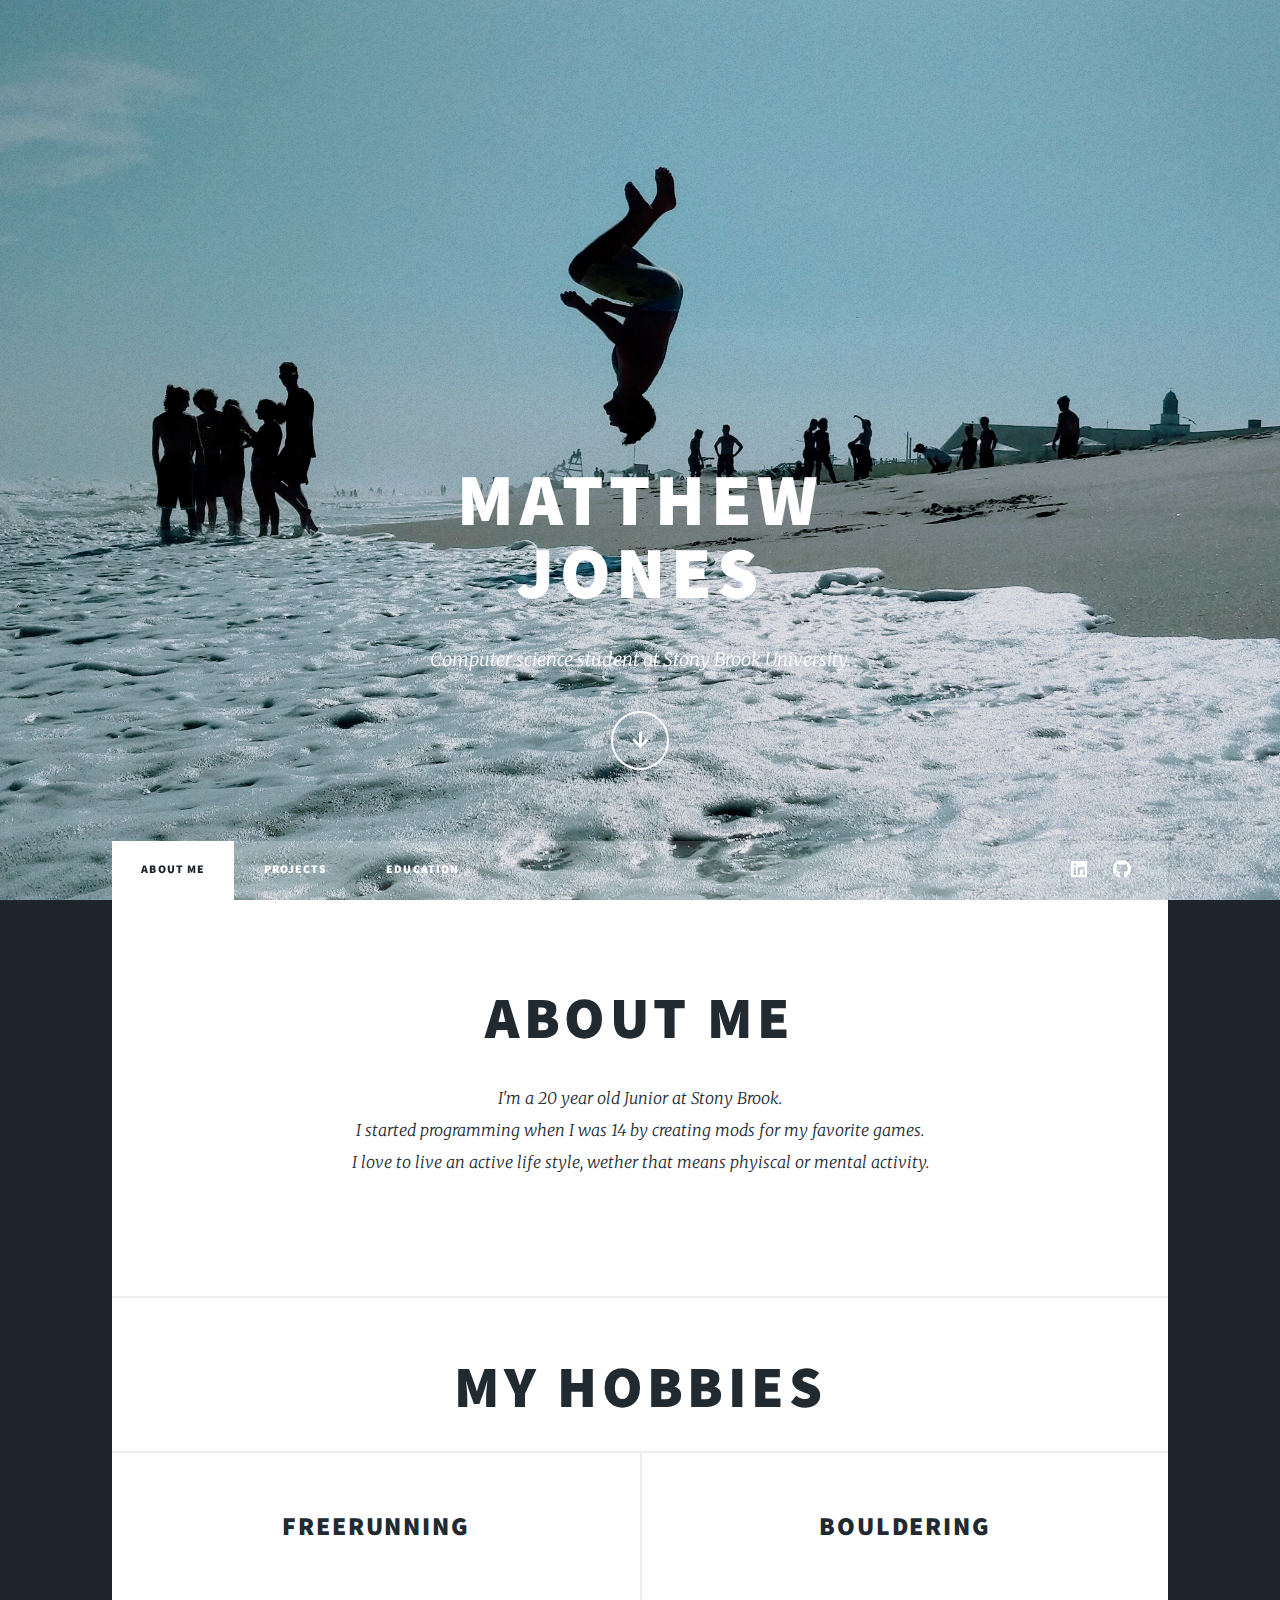
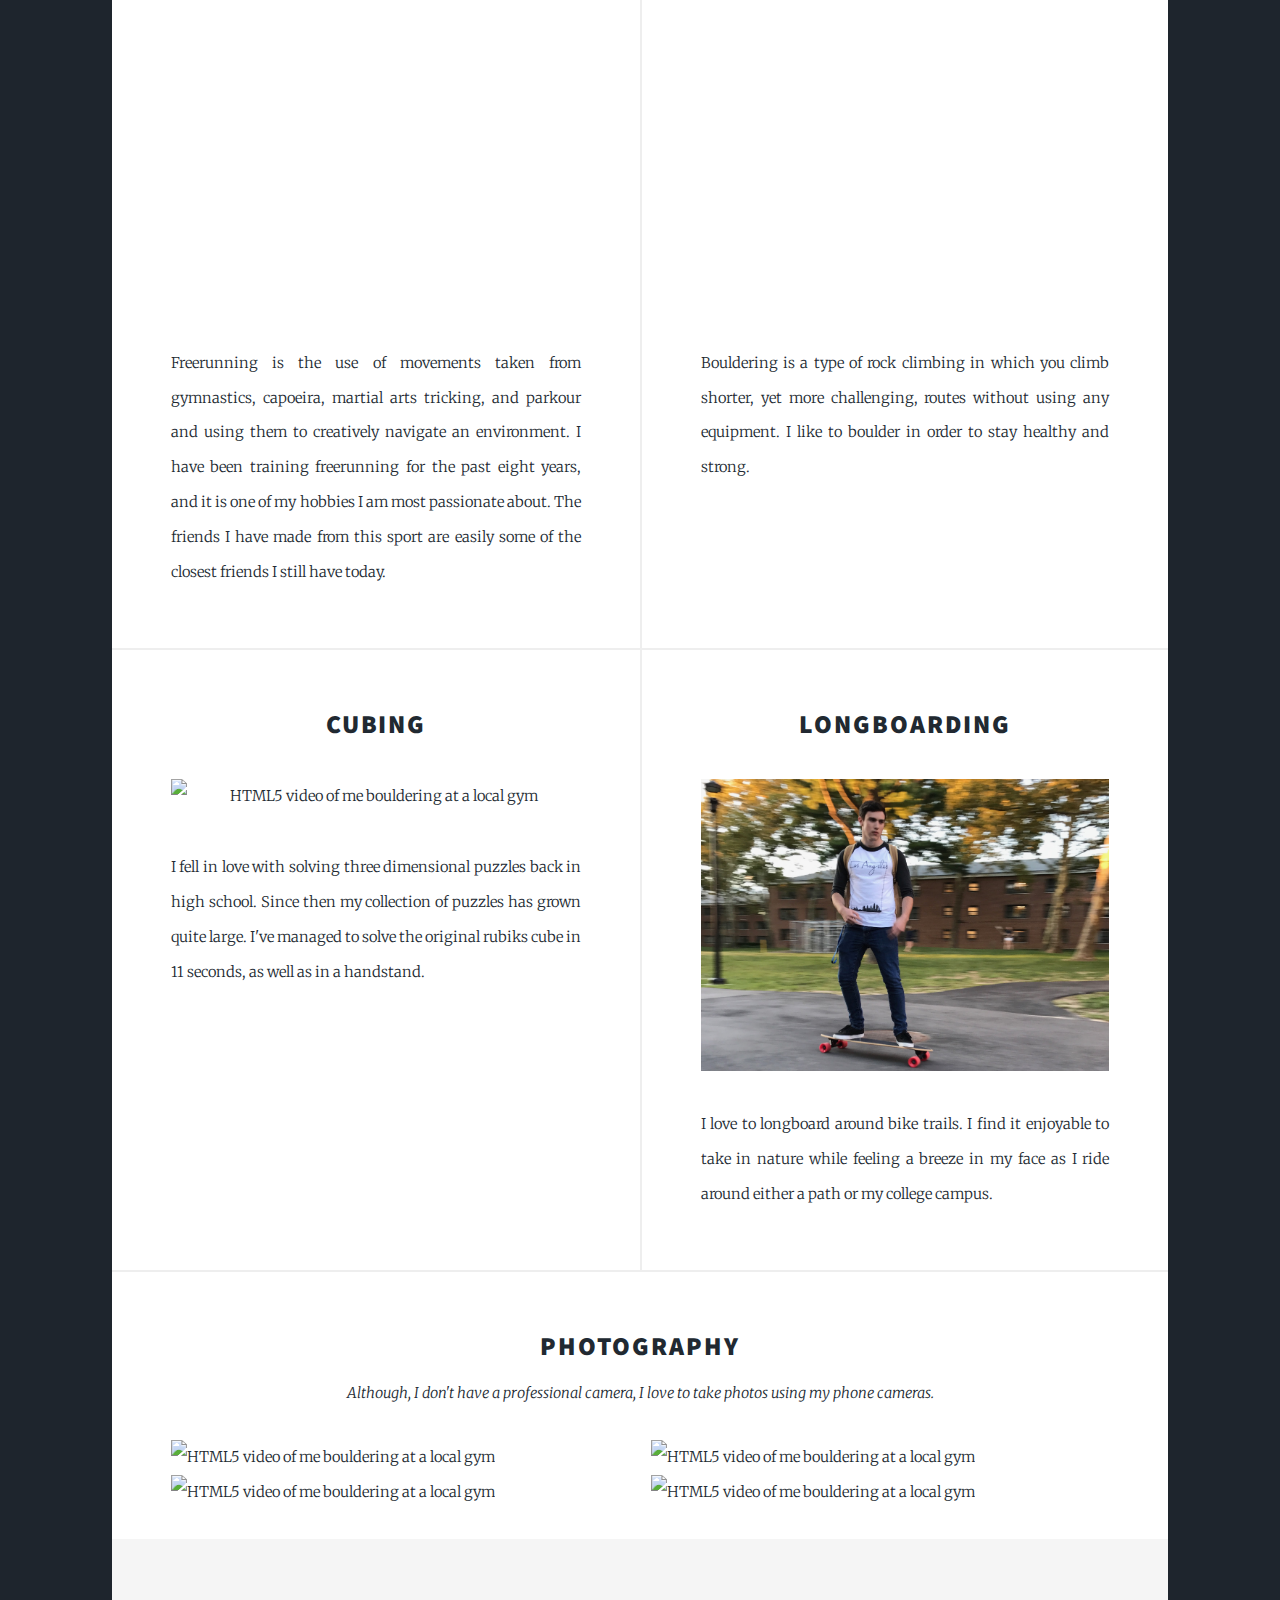
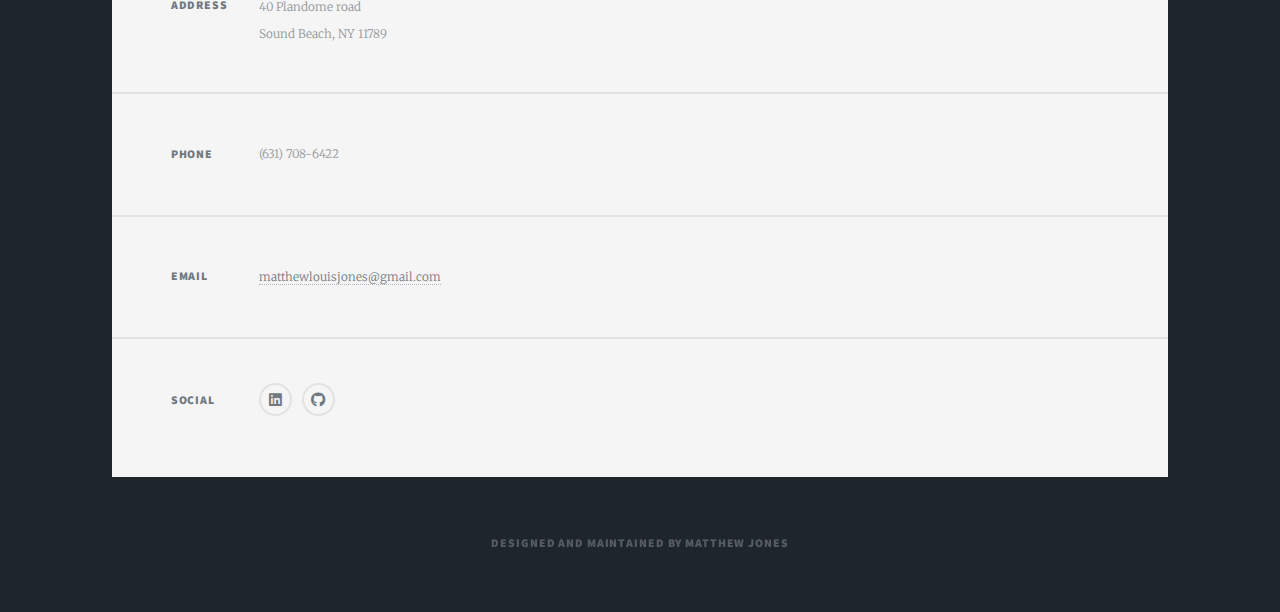
==== commit 3f8c23ea: "Finished About Me" ====
--- a/index.html
+++ b/index.html
@@ -80,15 +80,15 @@
 									<header>
 										<h2>Cubing</h2>
 									</header>
-									<div class="image fit"><image src="images/pic04.png" width="90%" height="90%" controls alt="HTML5 video of me bouldering at a local gym" /></div>
-									<p>Bouldering is a type of rock climbing in which you climb shorter, yet more challenging, routes without equipment.</p>
+									<div class="image fit"><img src="images/pic02.JPG" style="height: 50%;" alt="HTML5 video of me bouldering at a local gym" /></div>
+									<p>I fell in love with solving three dimensional puzzles back in high school. Since then my collection of puzzles has grown quite large. I've managed to solve the original rubiks cube in 11 seconds, as well as in a handstand.</p>
 								</article>
 								<article>
 									<header>
 										<h2>Longboarding</h2>
 									</header>
 									<div class="image fit"><img src="images/pic01.JPG" alt="HTML5 video of me bouldering at a local gym" /></div>
-									<p>Bouldering is a type of rock climbing in which you climb shorter, yet more challenging, routes without equipment.</p>
+									<p>I love to longboard around bike trails. I find it enjoyable to take in nature while feeling a breeze in my face as I ride around either a path or my college campus.</p>
 								</article>
 							</section>
 							<article>
--- a/assets/css/main.css
+++ b/assets/css/main.css
@@ -3226,7 +3226,7 @@
 
 /* Wrapper */
 
-	/*#wrapper {
+	#wrapper {
 		-moz-transition: opacity 0.5s ease;
 		-webkit-transition: opacity 0.5s ease;
 		-ms-transition: opacity 0.5s ease;
@@ -3234,7 +3234,7 @@
 		position: relative;
 		z-index: 1;
 		overflow: hidden;
-	}*/
+	}
 
 		#wrapper > .bg {
 			position: absolute;
@@ -3257,7 +3257,7 @@
 				height: 100vh;
 			}
 
-		/*#wrapper.fade-in:before {
+		#wrapper.fade-in:before {
 			pointer-events: none;
 			-moz-transition: opacity 1s ease-in-out;
 			-webkit-transition: opacity 1s ease-in-out;
@@ -3276,7 +3276,7 @@
 			position: fixed;
 			top: 0;
 			width: 100%;
-		}*/
+		}
 
 		body.is-preload #wrapper.fade-in:before {
 			opacity: 1;
--- a/assets/css/noscript.css
+++ b/assets/css/noscript.css
@@ -10,11 +10,7 @@
 
 	#wrapper {
 		background-color: #212931;
-		background-image: url("../../images/overlay.png"), linear-gradient(0deg, rgba(0, 0, 0, 0.1), rgba(0, 0, 0, 0.1)), url("../../images/bg.jpg");
-		background-size: auto,								auto,														100% auto;
-		background-position: center,								center,														top center;
-		background-repeat: repeat,								no-repeat,													no-repeat;
-		background-attachment: fixed,								fixed,														fixed;
+		background-image: url(../../images/bg.jpg) no-repeat fixed 100%;
 	}
 
 		#wrapper.fade-in:before {
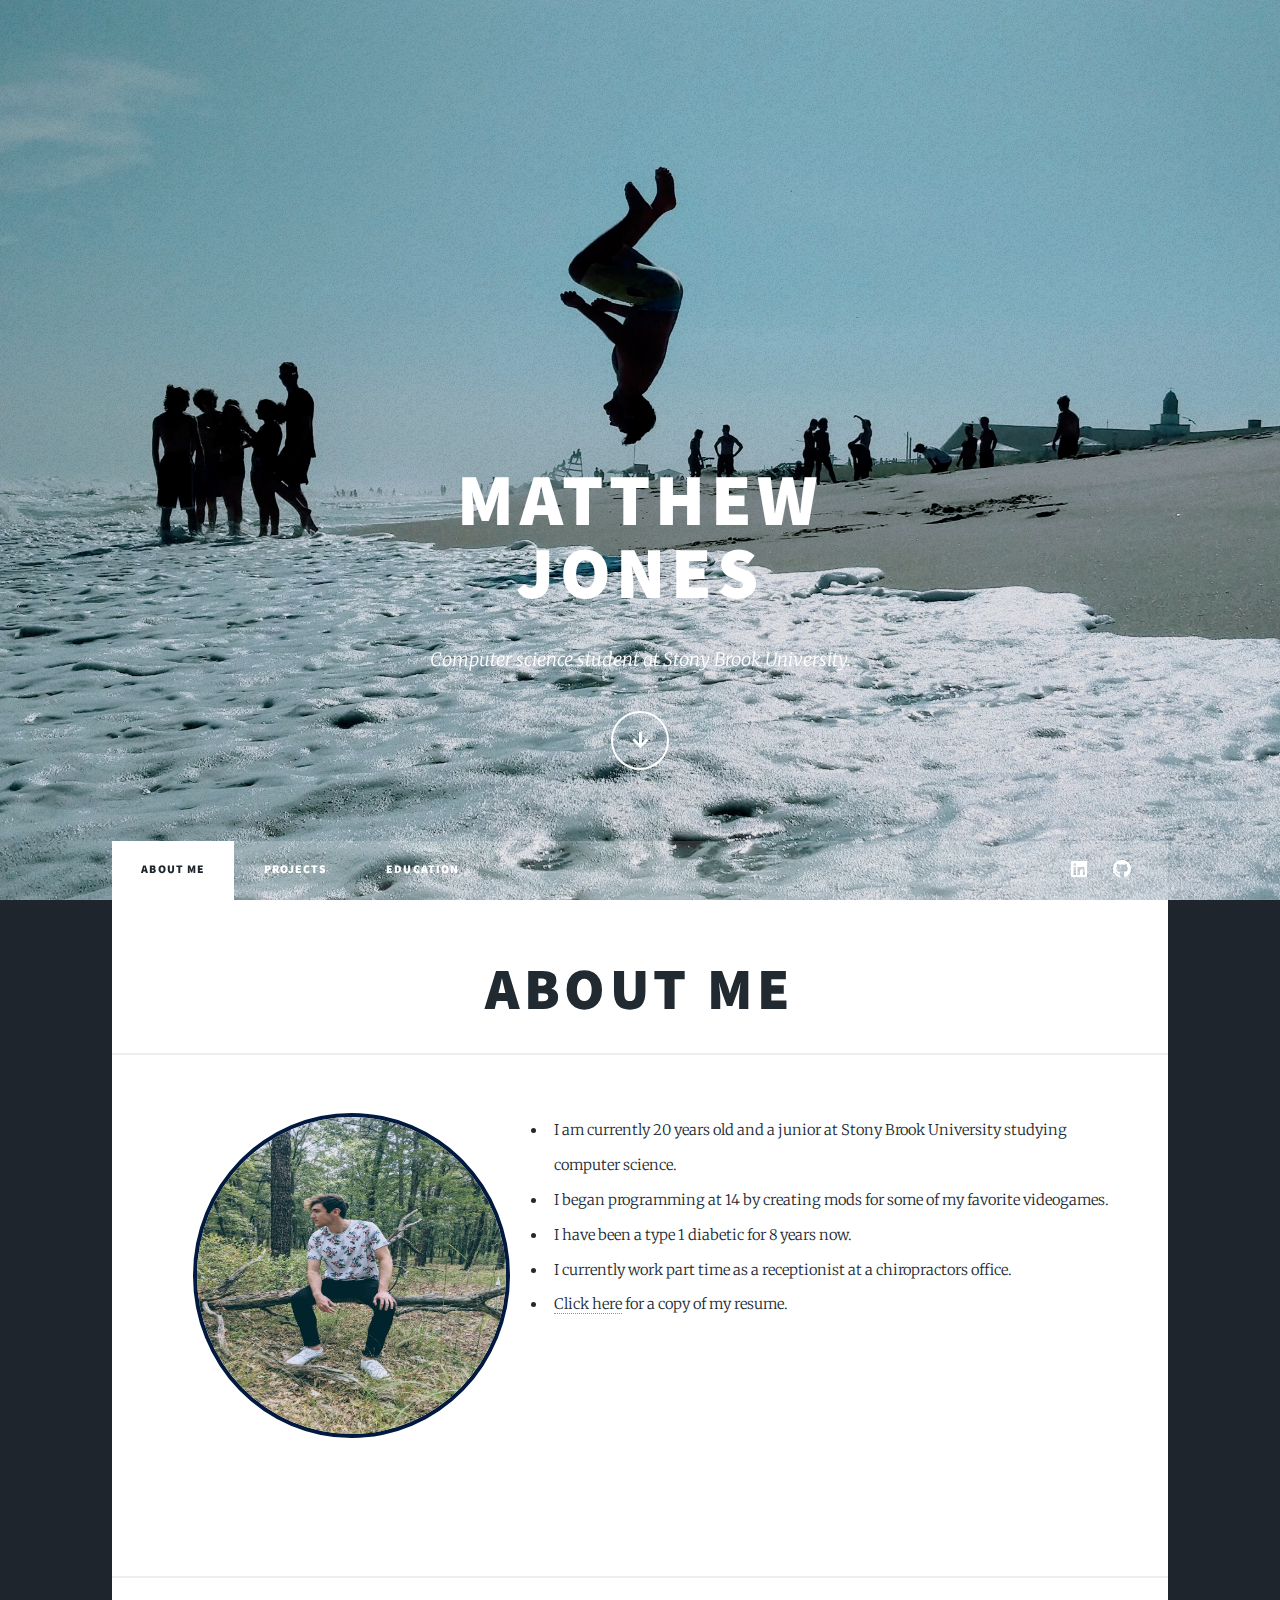
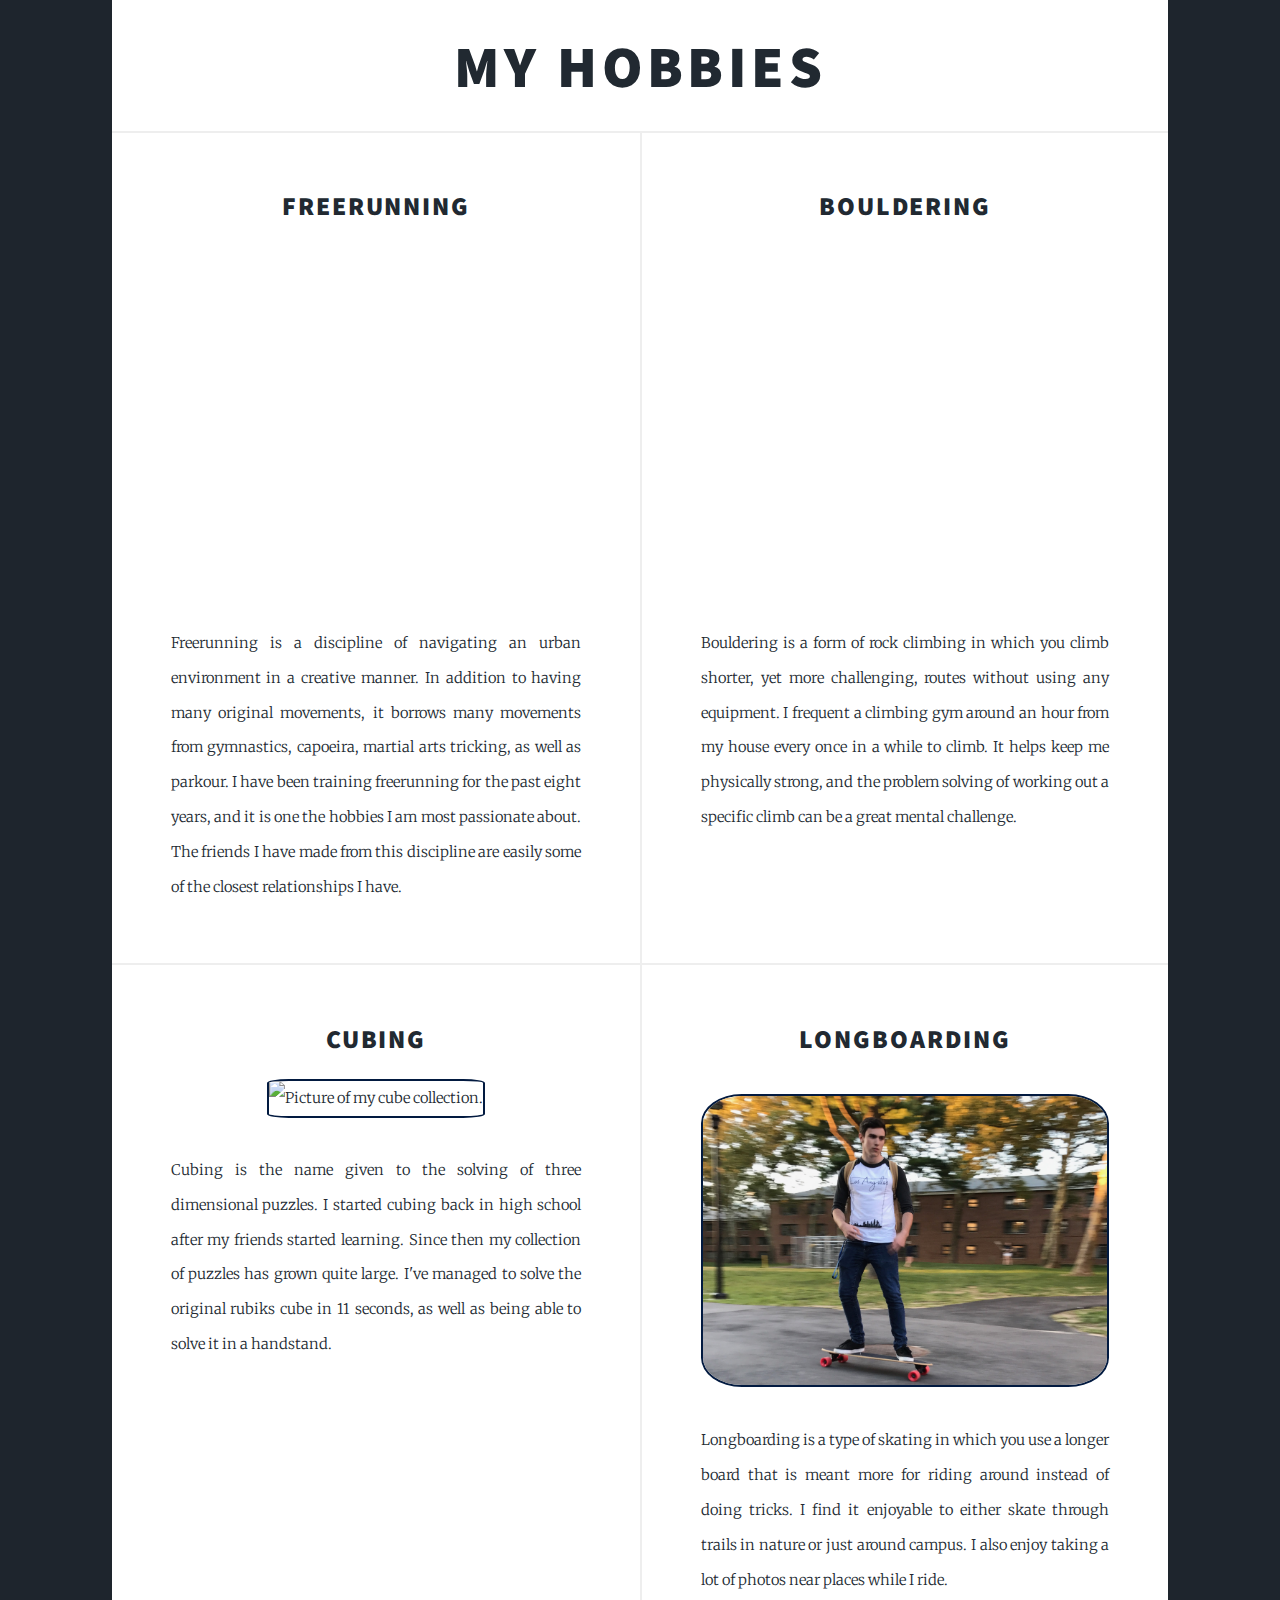
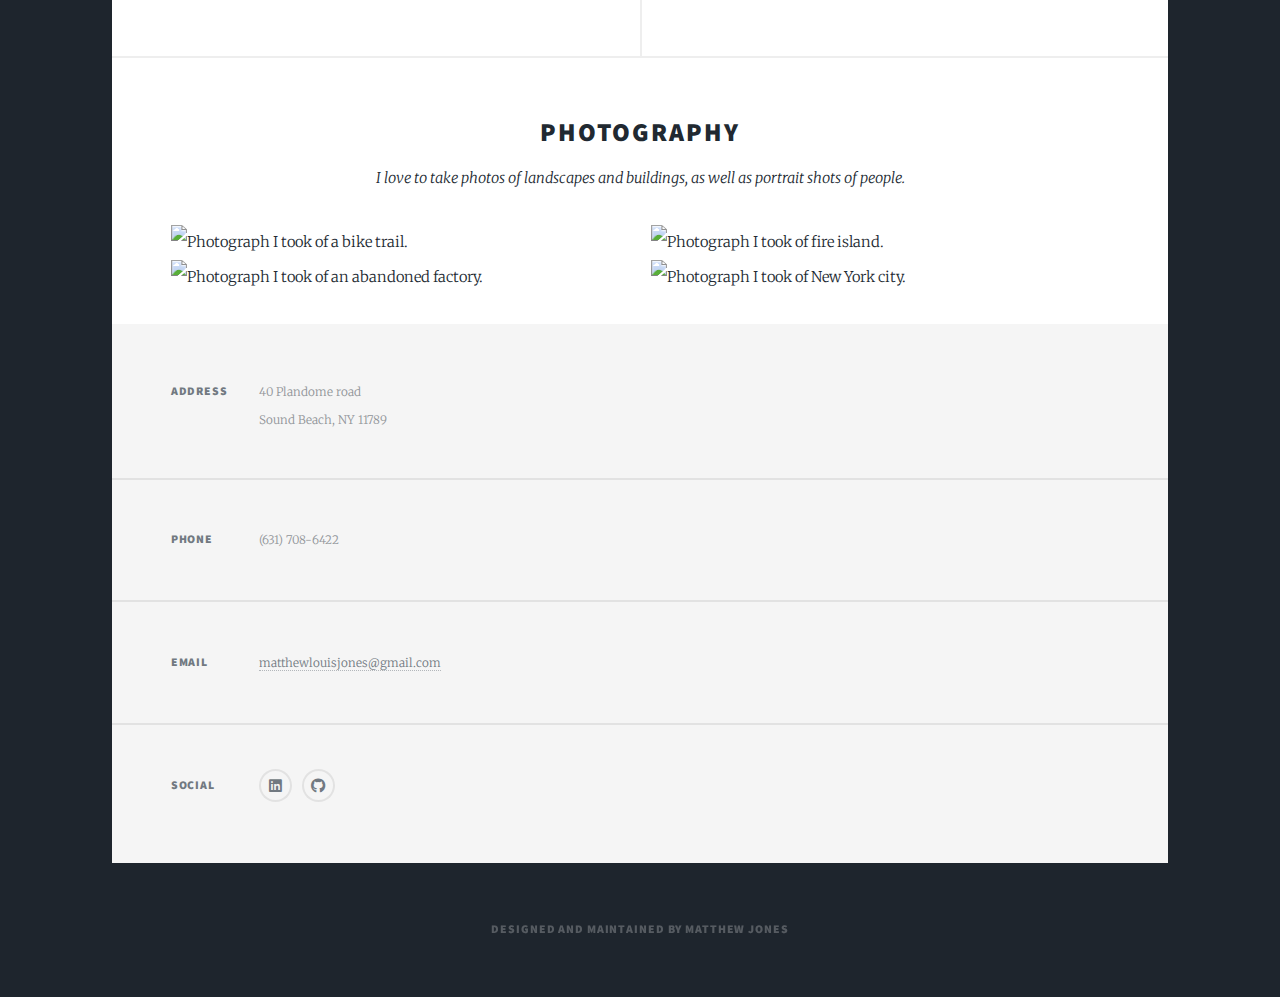
==== commit e30e4048: "Finished two tabs" ====
--- a/index.html
+++ b/index.html
@@ -6,7 +6,7 @@
 -->
 <html>
 	<head>
-		<title>Matthew Jones</title>
+		<title>Matthew Jones - About Me</title>
 		<meta charset="utf-8" />
 		<meta name="viewport" content="width=device-width, initial-scale=1, user-scalable=no" />
 		<link rel="stylesheet" href="assets/css/main.css" />
@@ -15,7 +15,7 @@
 	<body class="is-preload">
 
 		<!-- Wrapper -->
-			<div id="wrapper" class="fade-in">
+			<div id="wrapper">
 
 				<!-- Intro -->
 					<div id="intro">
@@ -36,8 +36,8 @@
 					<nav id="nav">
 						<ul class="links">
 							<li class="active"><a href="index.html#header">About Me</a></li>
-							<li><a href="generic.html#header">Projects</a></li>
-							<li><a href="elements.html#header">Education</a></li>
+							<li><a href="projects.html#header">Projects</a></li>
+							<li><a href="education.html#header">Education</a></li>
 						</ul>
 						<ul class="icons">
 							<li><a href="https://www.linkedin.com/in/matthew-jones-a12b05169/" class="icon brands fa-linkedin"><span class="label">LinkedIn</span></a></li>
@@ -49,15 +49,25 @@
 					<div id="main">
 
 						<!-- Featured Post -->
-							<article class="post featured">
-								<header class="major">
-									<h1>About Me</h1>
-									<p>I'm a 20 year old Junior at Stony Brook. <br \>
-									I started programming when I was 14 by creating mods for my favorite games. <br \>
-									I love to live an active life style, wether that means phyiscal or mental activity.</p>
-								</header>
-								<!--<a href="#" class="image main"><img src="images/pic0.jpg" alt="" /></a>-->
-							</article>
+						<h1 style="text-align: center;">About Me</h1>
+						<div class="row">
+							<div class="column">
+									
+											<img src="images/pic00.jpg" style="border-radius: 50%; border:4px solid #021a40; width: 100%; height: 75%;"  alt="Photo of myself." />
+										
+								
+							</div>
+							<div class="columnn">
+								<ul style="margin: auto">
+									<li>I am currently 20 years old and a junior at Stony Brook University studying<br \>
+										computer science. <br \></li>
+									<li>I began programming at 14 by creating mods for some of my favorite videogames.</li>
+									<li>I have been a type 1 diabetic for 8 years now.</li>
+									<li>I currently work part time as a receptionist at a chiropractors office.</li>
+									<li><a href="/assets/Matthew Jones Resume.pdf" download>Click here</a> for a copy of my resume.</li>
+								</ul>
+							</div>
+						</div>
 
 						<!-- Posts -->
 						<h1 style="text-align: center;">My Hobbies</h1>
@@ -66,54 +76,67 @@
 									<header>
 										<h2>Freerunning</h2>
 									</header>
-									<div class="image fit"><iframe width="100%" height="315" src="https://www.youtube.com/embed/kKDeislf_dA" frameborder="0" allow="accelerometer; autoplay; encrypted-media; gyroscope; picture-in-picture" allowfullscreen></iframe></div>
-									<p>Freerunning is the use of movements taken from gymnastics, capoeira, martial arts tricking, and parkour and using them to creatively navigate an environment. I have been training freerunning for the past eight years, and it is one of my hobbies I am most passionate about. The friends I have made from this sport are easily some of the closest friends I still have today.</p>
+									<div class="image fit">
+										<iframe width="100%" height="315" src="https://www.youtube.com/embed/kKDeislf_dA" frameborder="0" allow="accelerometer; autoplay; encrypted-media; gyroscope; picture-in-picture" allowfullscreen></iframe>
+									</div>
+									<p>Freerunning is a discipline of navigating an urban environment in a creative manner. 
+										In addition to having many original movements, it borrows many movements from gymnastics, capoeira, martial arts tricking, as well as parkour. 
+										I have been training freerunning for the past eight years, and it is one the hobbies I am most passionate about. 
+										The friends I have made from this discipline are easily some of the closest relationships I have.</p>
 								</article>
 								<article>
 									<header>
 										<h2>Bouldering</h2>
 									</header>
-									<div class="image fit"><iframe width="100%" height="315" src="https://www.youtube.com/embed/UkHl46-Q5Ig" frameborder="0" allow="accelerometer; autoplay; encrypted-media; gyroscope; picture-in-picture" allowfullscreen></iframe></div>
-									<p>Bouldering is a type of rock climbing in which you climb shorter, yet more challenging, routes without using any equipment. I like to boulder in order to stay healthy and strong.</p>
+									<div class="image fit">
+										<iframe width="100%" height="315" src="https://www.youtube.com/embed/UkHl46-Q5Ig" frameborder="0" allow="accelerometer; autoplay; encrypted-media; gyroscope; picture-in-picture" allowfullscreen></iframe>
+									</div>
+									<p>Bouldering is a form of rock climbing in which you climb shorter, yet more challenging, routes without using any equipment. 
+										I frequent a climbing gym around an hour from my house every once in a while to climb.
+										It helps keep me physically strong, and the problem solving of working out a specific climb can be a great mental challenge.</p>
 								</article>
 								<article>
 									<header>
 										<h2>Cubing</h2>
 									</header>
-									<div class="image fit"><img src="images/pic02.JPG" style="height: 50%;" alt="HTML5 video of me bouldering at a local gym" /></div>
-									<p>I fell in love with solving three dimensional puzzles back in high school. Since then my collection of puzzles has grown quite large. I've managed to solve the original rubiks cube in 11 seconds, as well as in a handstand.</p>
+									<img src="images/pic02.JPG" style="width: 55%; border-radius: 10%; border: 2px solid #021a40;" alt="Picture of my cube collection." />
+									<p><br \>Cubing is the name given to the solving of three dimensional puzzles. I started cubing back in high school after my friends started learning. 
+										 Since then my collection of puzzles has grown quite large. I've managed to solve the original rubiks cube in 11 seconds, 
+										 as well as being able to solve it in a handstand.</p>
 								</article>
 								<article>
 									<header>
 										<h2>Longboarding</h2>
 									</header>
-									<div class="image fit"><img src="images/pic01.JPG" alt="HTML5 video of me bouldering at a local gym" /></div>
-									<p>I love to longboard around bike trails. I find it enjoyable to take in nature while feeling a breeze in my face as I ride around either a path or my college campus.</p>
+									<div class="image fit">
+										<img src="images/pic01.JPG" style="border-radius: 10%; border: 2px solid #021a40;" alt="Picture of me longboarding." />
+									</div>
+									<p>Longboarding is a type of skating in which you use a longer board that is meant more for riding around instead of doing tricks. 
+										I find it enjoyable to either skate through trails in nature or just around campus. I also enjoy taking a lot of photos near places while I ride.</p>
 								</article>
 							</section>
 							<article>
 								<header style="text-align: center;">
 									<h2>Photography</h2>
-									<p style="text-align: center;">Although, I don't have a professional camera, I love to take photos using my phone cameras.</p>
+									<p style="text-align: center;">I love to take photos of landscapes and buildings, as well as portrait shots of people.</p>
 								</header>
 								<div class="row">
 									<div class="column">
-										<img src="images/photo03.JPG" style="width: 100%" alt="HTML5 video of me bouldering at a local gym"/>
+										<img src="images/photo03.JPG" style="width: 100%" alt="Photograph I took of a bike trail."/>
 									</div>
 									<div class="column">
-										<img src="images/photo02.JPG" style="width: 100%" alt="HTML5 video of me bouldering at a local gym"/>
+										<img src="images/photo02.JPG" style="width: 100%" alt="Photograph I took of fire island."/>
 									</div>
 								</div>
 								<div class="row">
 									<div class="column">
-										<img src="images/photo01.JPG" style="width: 100%" alt="HTML5 video of me bouldering at a local gym"/>
+										<img src="images/photo01.JPG" style="width: 100%" alt="Photograph I took of an abandoned factory."/>
 									</div>
 									<div class="column">
-										<img src="images/photo04.JPG" style="width: 100%" alt="HTML5 video of me bouldering at a local gym"/>
+										<img src="images/photo04.JPG" style="width: 100%" alt="Photograph I took of New York city."/>
 									</div>
 								</div>
 							</article>	
-
 					</div>
 
 				<!-- Footer -->
@@ -146,7 +169,6 @@
 					<div id="copyright">
 						<ul>Designed and Maintained by Matthew Jones</ul>
 					</div>
-
 			</div>
 
 		<!-- Scripts -->
--- a/assets/css/main.css
+++ b/assets/css/main.css
@@ -40,6 +40,10 @@
 .column {
 	flex: 25%;
 	padding: 5px;
+}
+
+span.nobr {
+	white-space: nowrap;
 }
 
 ol, ul {
@@ -3247,7 +3251,7 @@
 			background-size: auto,								auto,														100% auto;
 			background-position: center,								center,														top center;
 			background-repeat: repeat,								no-repeat,													no-repeat;
-			background-attachment: scroll,								scroll,														scroll;
+			background-attachment: fixed,								scroll,														scroll;
 			z-index: -1;
 		}
 
@@ -3279,7 +3283,7 @@
 		}
 
 		body.is-preload #wrapper.fade-in:before {
-			opacity: 1;
+			opacity: 0;
 		}
 
 		@media screen and (orientation: portrait) {
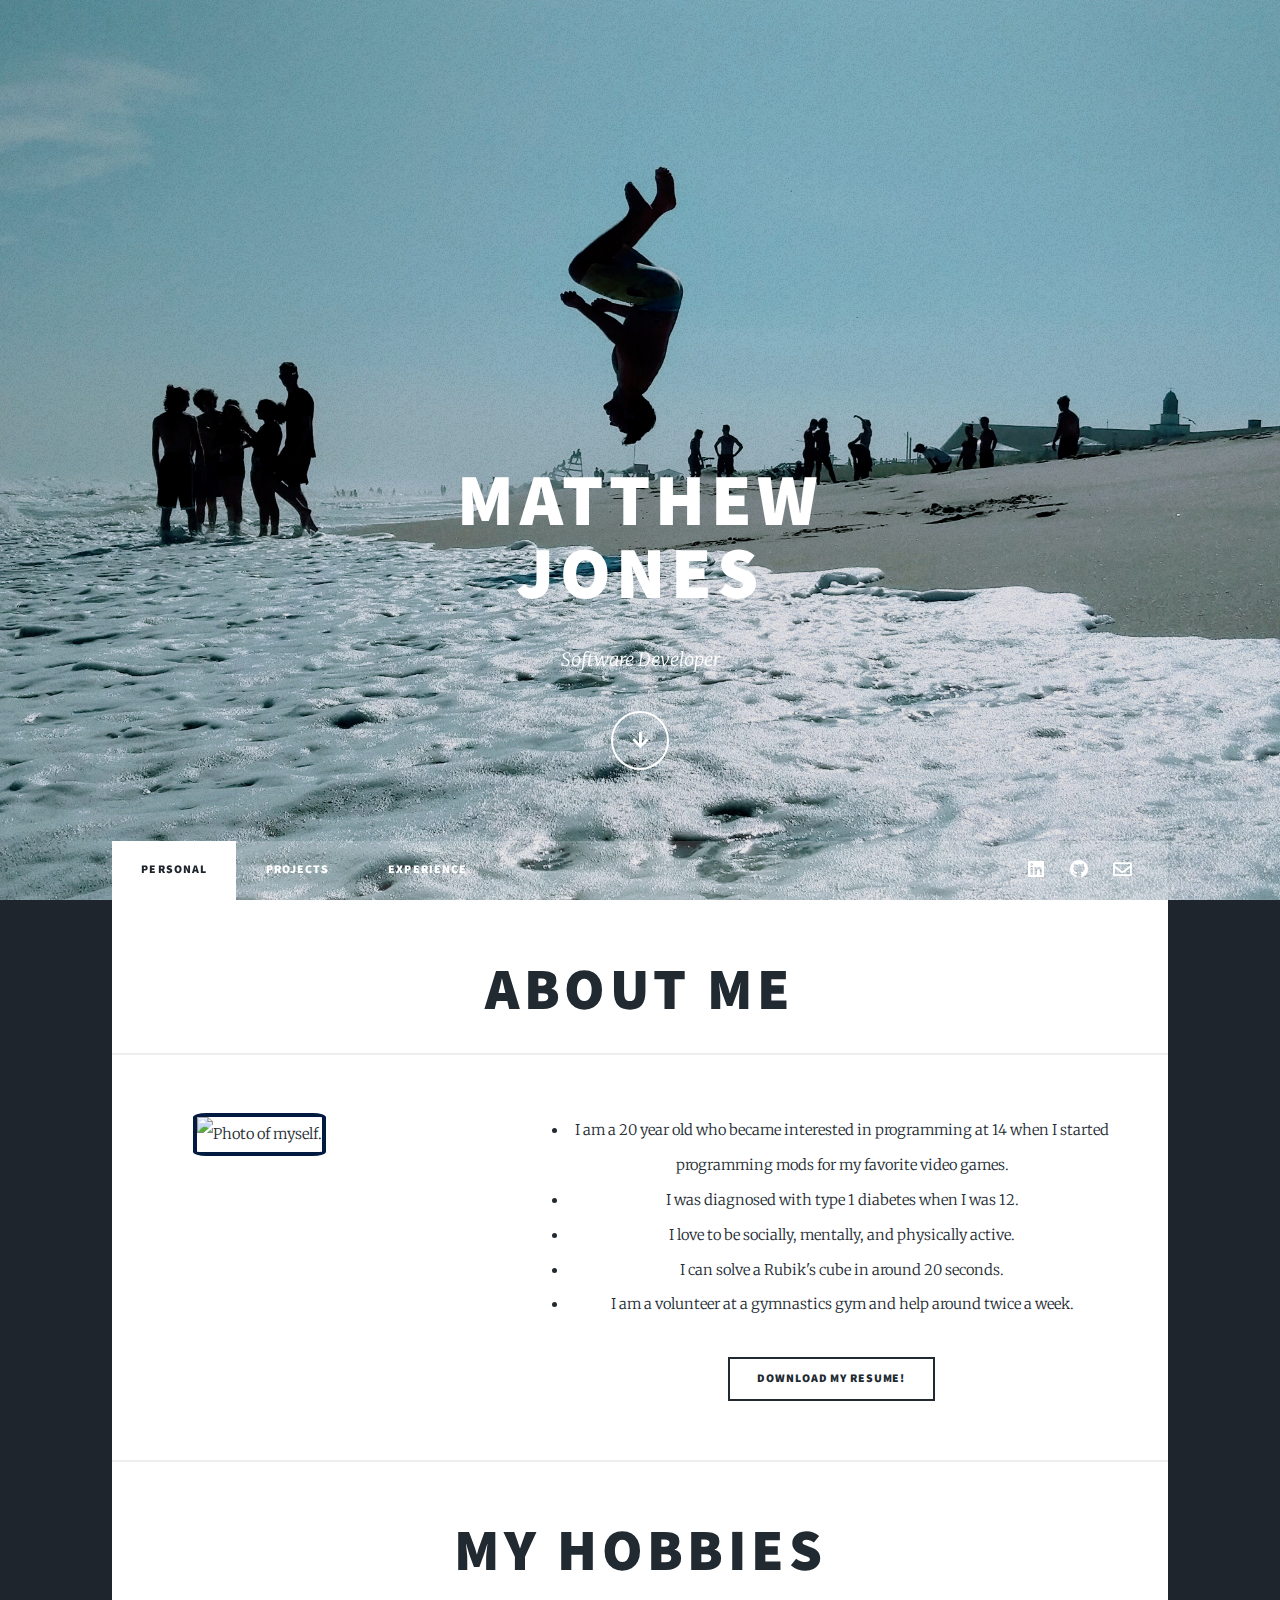
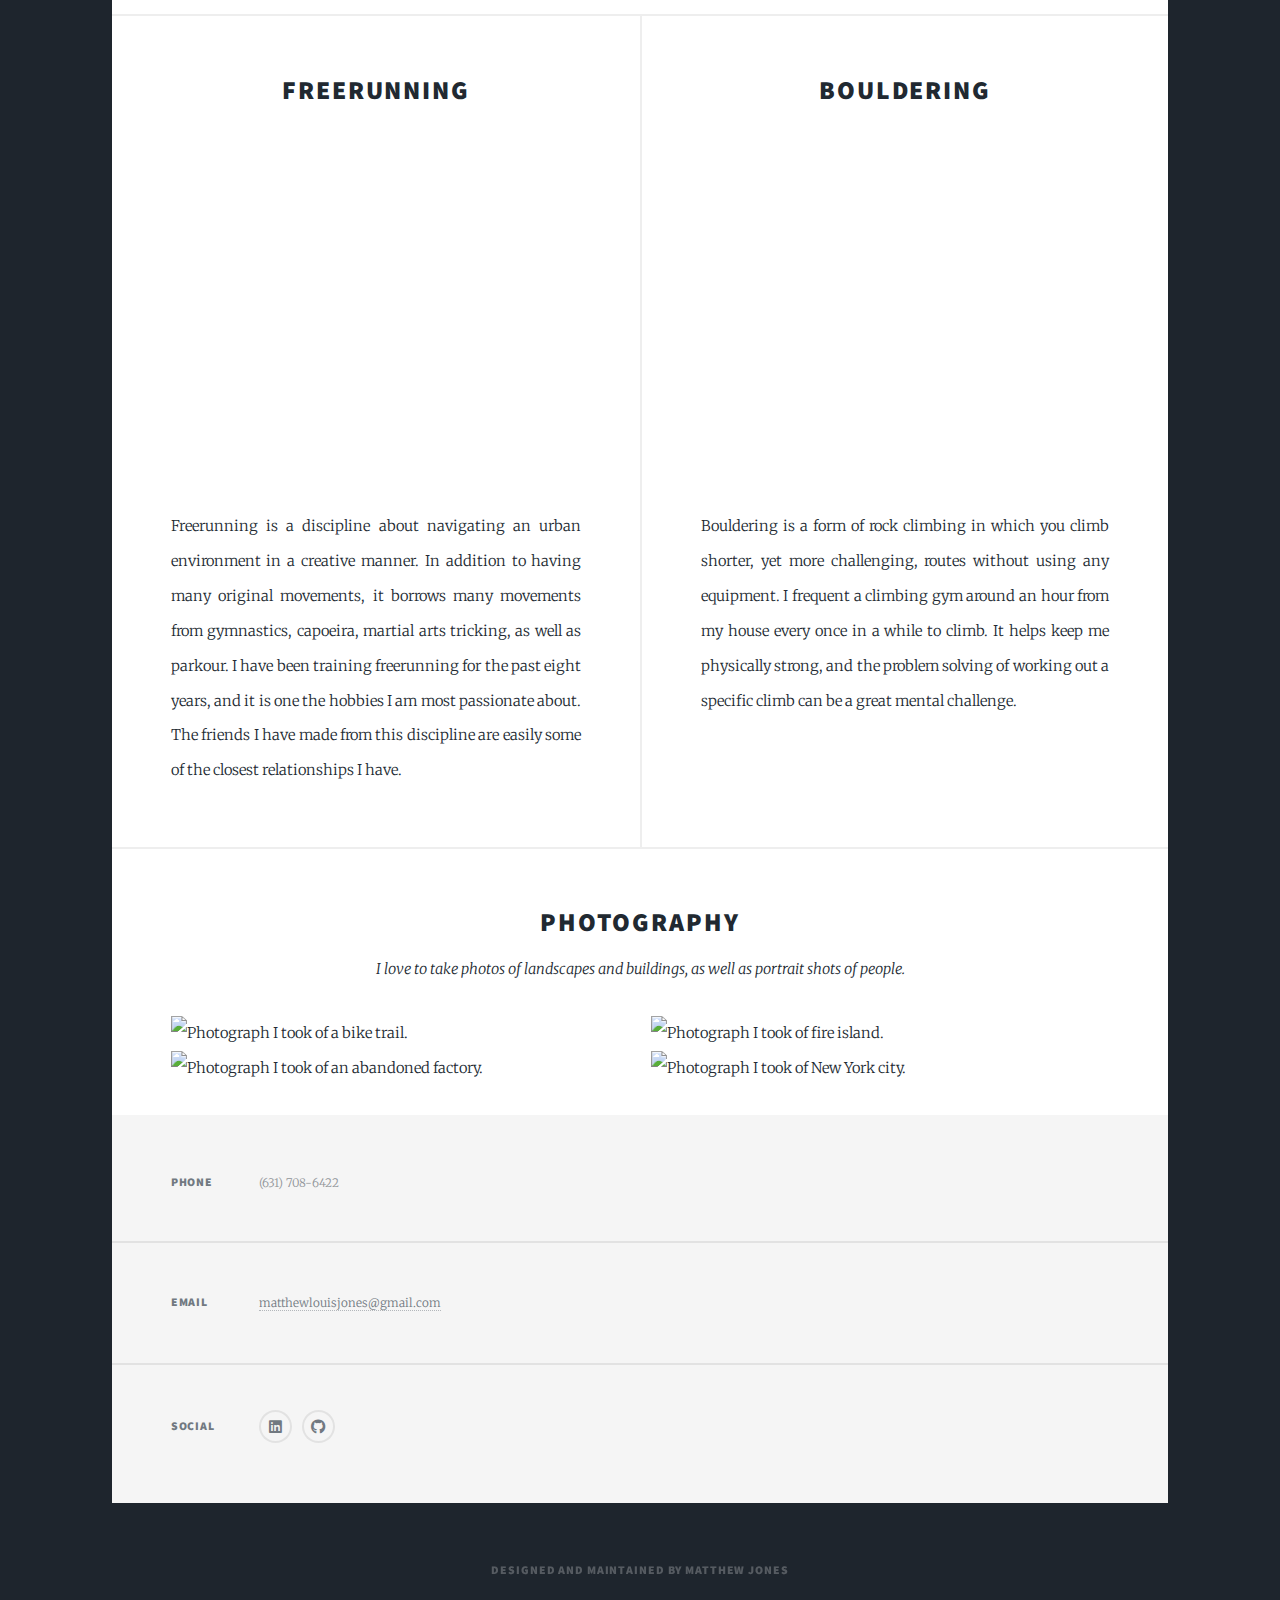
==== commit 3e86bf6a: "Potential Final Changes" ====
--- a/index.html
+++ b/index.html
@@ -6,179 +6,254 @@
 -->
 <html>
 	<head>
-		<title>Matthew Jones - About Me</title>
+		<title>
+			Matthew Jones - About Me
+		</title>
 		<meta charset="utf-8" />
 		<meta name="viewport" content="width=device-width, initial-scale=1, user-scalable=no" />
 		<link rel="stylesheet" href="assets/css/main.css" />
-		<noscript><link rel="stylesheet" href="assets/css/noscript.css" /></noscript>
+		<noscript>
+			<link rel="stylesheet" href="assets/css/noscript.css" />
+		</noscript>
 	</head>
 	<body class="is-preload">
 
 		<!-- Wrapper -->
-			<div id="wrapper">
-
-				<!-- Intro -->
-					<div id="intro">
-						<h1>Matthew<br />
-						Jones</h1>
-						<p>Computer science student at Stony Brook University.</p>
-						<ul class="actions">
-							<li><a href="#header" class="button icon solid solo fa-arrow-down scrolly">Continue</a></li>
+		<div id="wrapper">
+
+			<!-- Intro -->
+			<div id="intro">
+				<h1>
+					Matthew<br />
+					Jones
+				</h1>
+				<p>
+					Software Developer
+				</p>
+				<ul class="actions">
+					<li>
+						<a href="#header" class="button icon solid solo fa-arrow-down scrolly">
+							Continue
+						</a>
+					</li>
+				</ul>
+			</div>
+
+			<!-- Header -->
+			<header id="header">
+				<a href="index.html" class="logo">
+					Go Home
+				</a>
+			</header>
+
+			<!-- Nav -->
+			<nav id="nav">
+				<ul class="links">
+					<li class="active">
+						<a href="index.html#header">
+							Personal
+						</a>
+					</li>
+					<li>
+						<a href="projects.html#header">
+							Projects
+						</a>
+					</li>
+					<li>
+						<a href="experience.html#header">
+							Experience
+						</a>
+					</li>
+				</ul>
+				<ul class="icons">
+					<li>
+						<a href="https://www.linkedin.com/in/matthew-jones-a12b05169/" target="_blank" class="icon brands fa-linkedin">
+							<span class="label">
+								LinkedIn
+							</span>
+						</a>
+					</li>
+					<li>
+						<a href="https://www.github.com/frendmatt" target="_blank" class="icon brands fa-github">
+							<span class="label">
+								GitHub
+							</span>
+						</a>
+					</li>
+					<li>
+						<a href="mailto:matthewlouisjones@gmail.com" class="icon regular fa-envelope">
+							<span class="label">
+								matthewlouisjones@gmail.com
+							</span>
+						</a>
+					</li>
+				</ul>
+			</nav>
+
+			<!-- Main -->
+			<div id="main">
+
+				<!-- Featured Post -->
+				<h1 style="text-align: center;">
+					About Me
+				</h1>
+				<div class="row">
+					<div class="column">
+						<img src="images/test.png" style="border-radius: 10%; border:4px solid #021a40; width: 100%; height: 75%;"  alt="Photo of myself." />
+					</div>
+					<div class="columnn" style="text-align: center;">
+						<ul style="margin: auto">
+							<li>
+								I am a 20 year old who became interested in programming at 14 when I started<br/>
+								programming mods for my favorite video games.
+							</li>
+							<li>
+								I was diagnosed with type 1 diabetes when I was 12.
+							</li>
+							<li>
+								I love to be socially, mentally, and physically active.
+							</li>
+							<li>
+								I can solve a Rubik's cube in around 20 seconds.
+							</li>
+							<li>
+								I am a volunteer at a gymnastics gym and help around twice a week.
+							</li>
 						</ul>
+						<br/>
+						<form method="get" action="/assets/Matthew Jones Resume.pdf" target="_blank"> 
+							<button type="submit">
+								Download my resume!
+							</button>
+						</form>
 					</div>
-
-				<!-- Header -->
-					<header id="header">
-						<a href="index.html" class="logo">Go Home</a>
-					</header>
-
-				<!-- Nav -->
-					<nav id="nav">
-						<ul class="links">
-							<li class="active"><a href="index.html#header">About Me</a></li>
-							<li><a href="projects.html#header">Projects</a></li>
-							<li><a href="education.html#header">Education</a></li>
+				</div>
+
+				<!-- Posts -->
+				<h1 style="text-align: center;">
+					My Hobbies
+				</h1>
+					<section class="posts">
+						<article>
+							<header>
+								<h2>
+									Freerunning
+								</h2>
+							</header>
+							<div class="image fit">
+								<iframe width="100%" height="315" src="https://www.youtube.com/embed/kKDeislf_dA" frameborder="0" allow="accelerometer; autoplay; encrypted-media; gyroscope; picture-in-picture" allowfullscreen></iframe>
+							</div>
+							<p>
+								Freerunning is a discipline about navigating an urban environment in a creative manner. 
+								In addition to having many original movements, it borrows many movements from gymnastics, capoeira, martial arts tricking, as well as parkour. 
+								I have been training freerunning for the past eight years, and it is one the hobbies I am most passionate about. 
+								The friends I have made from this discipline are easily some of the closest relationships I have.
+							</p>
+						</article>
+						<article>
+							<header>
+								<h2>
+									Bouldering
+								</h2>
+							</header>
+							<div class="image fit">
+								<iframe width="100%" height="315" src="https://www.youtube.com/embed/UkHl46-Q5Ig" frameborder="0" allow="accelerometer; autoplay; encrypted-media; gyroscope; picture-in-picture" allowfullscreen></iframe>
+							</div>
+							<p>
+								Bouldering is a form of rock climbing in which you climb shorter, yet more challenging, routes without using any equipment. 
+								I frequent a climbing gym around an hour from my house every once in a while to climb.
+								It helps keep me physically strong, and the problem solving of working out a specific climb can be a great mental challenge.
+							</p>
+						</article>
+					</section>
+					<article>
+						<header style="text-align: center;">
+							<h2>
+								Photography
+							</h2>
+							<p style="text-align: center;">
+								I love to take photos of landscapes and buildings, as well as portrait shots of people.
+							</p>
+						</header>
+						<div class="row">
+							<div class="column">
+								<img src="images/photo03.JPG" style="width: 100%" alt="Photograph I took of a bike trail."/>
+							</div>
+							<div class="column">
+								<img src="images/photo02.JPG" style="width: 100%" alt="Photograph I took of fire island."/>
+							</div>
+						</div>
+						<div class="row">
+							<div class="column">
+								<img src="images/photo01.JPG" style="width: 100%" alt="Photograph I took of an abandoned factory."/>
+							</div>
+							<div class="column">
+								<img src="images/photo04.JPG" style="width: 100%" alt="Photograph I took of New York city."/>
+							</div>
+						</div>
+					</article>	
+			</div>
+
+			<!-- Footer -->
+			<footer id="footer">
+				<section class="split contact">
+					<section class="alt">
+						<h3>
+							Phone
+						</h3>
+						<p>
+							(631) 708-6422
+						</p>
+					</section>
+					<section>
+						<h3>
+							Email
+						</h3>
+						<p>
+							<a href="mailto:matthewlouisjones@gmail.com">
+								matthewlouisjones@gmail.com
+							</a>
+						</p>
+					</section>
+					<section>
+						<h3>
+							Social
+						</h3>
+						<ul class="icons alt">
+							<li>
+								<a href="https://www.linkedin.com/in/matthew-jones-a12b05169/" target="_blank" class="icon brands alt fa-linkedin">
+									<span class="label">
+										Instagram
+									</span>
+								</a>
+							</li>
+							<li>
+								<a href="https://www.github.com/frendmatt" target="_blank" class="icon brands alt fa-github">
+									<span class="label">
+										GitHub
+									</span>
+								</a>
+							</li>
 						</ul>
-						<ul class="icons">
-							<li><a href="https://www.linkedin.com/in/matthew-jones-a12b05169/" class="icon brands fa-linkedin"><span class="label">LinkedIn</span></a></li>
-							<li><a href="https://www.github.com/frendmatt" class="icon brands fa-github"><span class="label">GitHub</span></a></li>
-						</ul>
-					</nav>
-
-				<!-- Main -->
-					<div id="main">
-
-						<!-- Featured Post -->
-						<h1 style="text-align: center;">About Me</h1>
-						<div class="row">
-							<div class="column">
-									
-											<img src="images/pic00.jpg" style="border-radius: 50%; border:4px solid #021a40; width: 100%; height: 75%;"  alt="Photo of myself." />
-										
-								
-							</div>
-							<div class="columnn">
-								<ul style="margin: auto">
-									<li>I am currently 20 years old and a junior at Stony Brook University studying<br \>
-										computer science. <br \></li>
-									<li>I began programming at 14 by creating mods for some of my favorite videogames.</li>
-									<li>I have been a type 1 diabetic for 8 years now.</li>
-									<li>I currently work part time as a receptionist at a chiropractors office.</li>
-									<li><a href="/assets/Matthew Jones Resume.pdf" download>Click here</a> for a copy of my resume.</li>
-								</ul>
-							</div>
-						</div>
-
-						<!-- Posts -->
-						<h1 style="text-align: center;">My Hobbies</h1>
-							<section class="posts">
-								<article>
-									<header>
-										<h2>Freerunning</h2>
-									</header>
-									<div class="image fit">
-										<iframe width="100%" height="315" src="https://www.youtube.com/embed/kKDeislf_dA" frameborder="0" allow="accelerometer; autoplay; encrypted-media; gyroscope; picture-in-picture" allowfullscreen></iframe>
-									</div>
-									<p>Freerunning is a discipline of navigating an urban environment in a creative manner. 
-										In addition to having many original movements, it borrows many movements from gymnastics, capoeira, martial arts tricking, as well as parkour. 
-										I have been training freerunning for the past eight years, and it is one the hobbies I am most passionate about. 
-										The friends I have made from this discipline are easily some of the closest relationships I have.</p>
-								</article>
-								<article>
-									<header>
-										<h2>Bouldering</h2>
-									</header>
-									<div class="image fit">
-										<iframe width="100%" height="315" src="https://www.youtube.com/embed/UkHl46-Q5Ig" frameborder="0" allow="accelerometer; autoplay; encrypted-media; gyroscope; picture-in-picture" allowfullscreen></iframe>
-									</div>
-									<p>Bouldering is a form of rock climbing in which you climb shorter, yet more challenging, routes without using any equipment. 
-										I frequent a climbing gym around an hour from my house every once in a while to climb.
-										It helps keep me physically strong, and the problem solving of working out a specific climb can be a great mental challenge.</p>
-								</article>
-								<article>
-									<header>
-										<h2>Cubing</h2>
-									</header>
-									<img src="images/pic02.JPG" style="width: 55%; border-radius: 10%; border: 2px solid #021a40;" alt="Picture of my cube collection." />
-									<p><br \>Cubing is the name given to the solving of three dimensional puzzles. I started cubing back in high school after my friends started learning. 
-										 Since then my collection of puzzles has grown quite large. I've managed to solve the original rubiks cube in 11 seconds, 
-										 as well as being able to solve it in a handstand.</p>
-								</article>
-								<article>
-									<header>
-										<h2>Longboarding</h2>
-									</header>
-									<div class="image fit">
-										<img src="images/pic01.JPG" style="border-radius: 10%; border: 2px solid #021a40;" alt="Picture of me longboarding." />
-									</div>
-									<p>Longboarding is a type of skating in which you use a longer board that is meant more for riding around instead of doing tricks. 
-										I find it enjoyable to either skate through trails in nature or just around campus. I also enjoy taking a lot of photos near places while I ride.</p>
-								</article>
-							</section>
-							<article>
-								<header style="text-align: center;">
-									<h2>Photography</h2>
-									<p style="text-align: center;">I love to take photos of landscapes and buildings, as well as portrait shots of people.</p>
-								</header>
-								<div class="row">
-									<div class="column">
-										<img src="images/photo03.JPG" style="width: 100%" alt="Photograph I took of a bike trail."/>
-									</div>
-									<div class="column">
-										<img src="images/photo02.JPG" style="width: 100%" alt="Photograph I took of fire island."/>
-									</div>
-								</div>
-								<div class="row">
-									<div class="column">
-										<img src="images/photo01.JPG" style="width: 100%" alt="Photograph I took of an abandoned factory."/>
-									</div>
-									<div class="column">
-										<img src="images/photo04.JPG" style="width: 100%" alt="Photograph I took of New York city."/>
-									</div>
-								</div>
-							</article>	
-					</div>
-
-				<!-- Footer -->
-					<footer id="footer">
-						<section class="split contact">
-							<section class="alt">
-								<h3>Address</h3>
-								<p>40 Plandome road<br />
-								Sound Beach, NY 11789</p>
-							</section>
-							<section>
-								<h3>Phone</h3>
-								<p>(631) 708-6422</p>
-							</section>
-							<section>
-								<h3>Email</h3>
-								<p><a href="mailto:matthewlouisjones@gmail.com">matthewlouisjones@gmail.com</a></p>
-							</section>
-							<section>
-								<h3>Social</h3>
-								<ul class="icons alt">
-									<li><a href="https://www.linkedin.com/in/matthew-jones-a12b05169/" class="icon brands alt fa-linkedin"><span class="label">Instagram</span></a></li>
-									<li><a href="https://www.github.com/frendmatt" class="icon brands alt fa-github"><span class="label">GitHub</span></a></li>
-								</ul>
-							</section>
-						</section>
-					</footer>
-
-				<!-- Copyright -->
-					<div id="copyright">
-						<ul>Designed and Maintained by Matthew Jones</ul>
-					</div>
+					</section>
+				</section>
+			</footer>
+
+			<!-- Copyright -->
+			<div id="copyright">
+				<ul>
+					Designed and Maintained by Matthew Jones
+				</ul>
 			</div>
+		</div>
 
 		<!-- Scripts -->
-			<script src="assets/js/jquery.min.js"></script>
-			<script src="assets/js/jquery.scrollex.min.js"></script>
-			<script src="assets/js/jquery.scrolly.min.js"></script>
-			<script src="assets/js/browser.min.js"></script>
-			<script src="assets/js/breakpoints.min.js"></script>
-			<script src="assets/js/util.js"></script>
-			<script src="assets/js/main.js"></script>
-
+		<script src="assets/js/jquery.min.js"></script>
+		<script src="assets/js/jquery.scrollex.min.js"></script>
+		<script src="assets/js/jquery.scrolly.min.js"></script>
+		<script src="assets/js/browser.min.js"></script>
+		<script src="assets/js/breakpoints.min.js"></script>
+		<script src="assets/js/util.js"></script>
+		<script src="assets/js/main.js"></script>
 	</body>
 </html>--- a/assets/css/main.css
+++ b/assets/css/main.css
@@ -44,6 +44,27 @@
 
 span.nobr {
 	white-space: nowrap;
+}
+
+.circular-chart {
+  display: block;
+  margin: 10px auto;
+  max-width: 80%;
+  max-height: 250px;
+}
+
+.circle {
+  stroke: #4CC790;
+  fill: none;
+  stroke-width: 2.8;
+  stroke-linecap: round;
+  animation: progress 1s ease-out forwards;
+}
+
+@keyframes progress {
+  0% {
+    stroke-dasharray: 0 100;
+  }
 }
 
 ol, ul {
